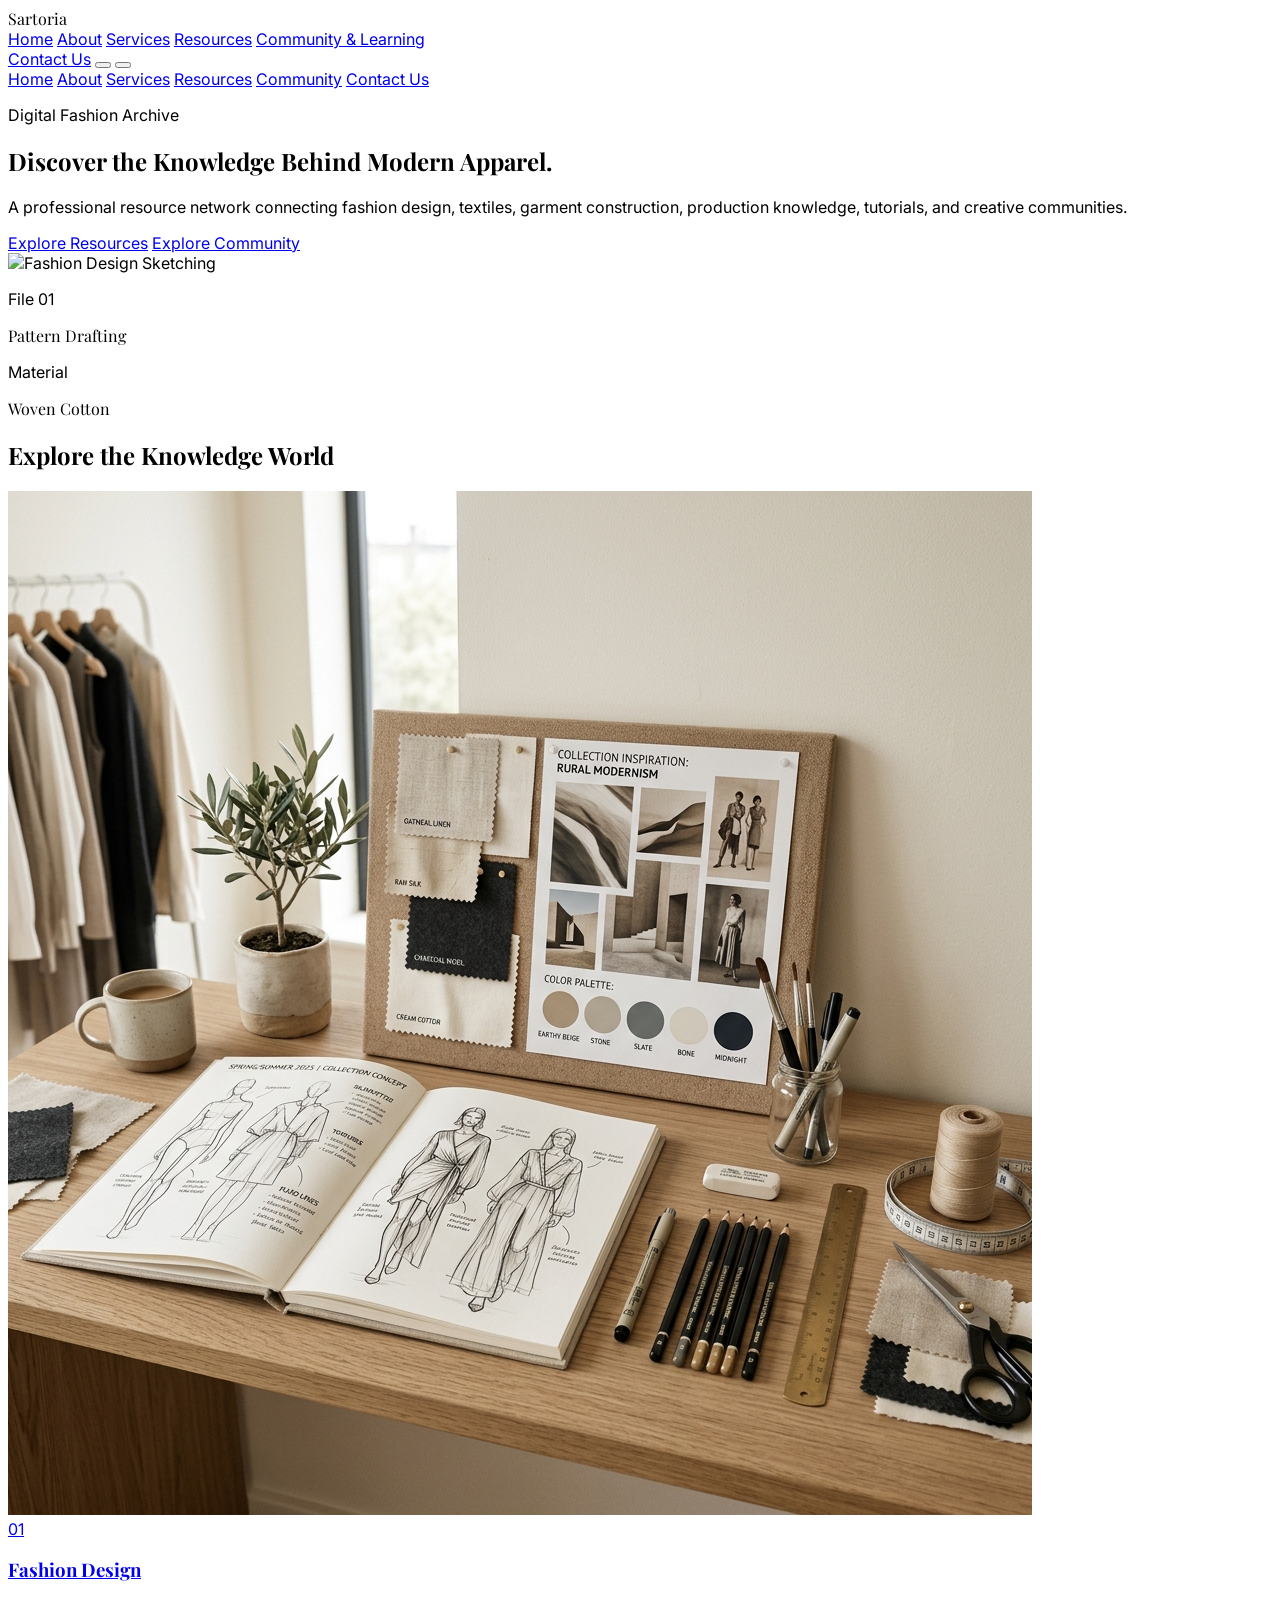
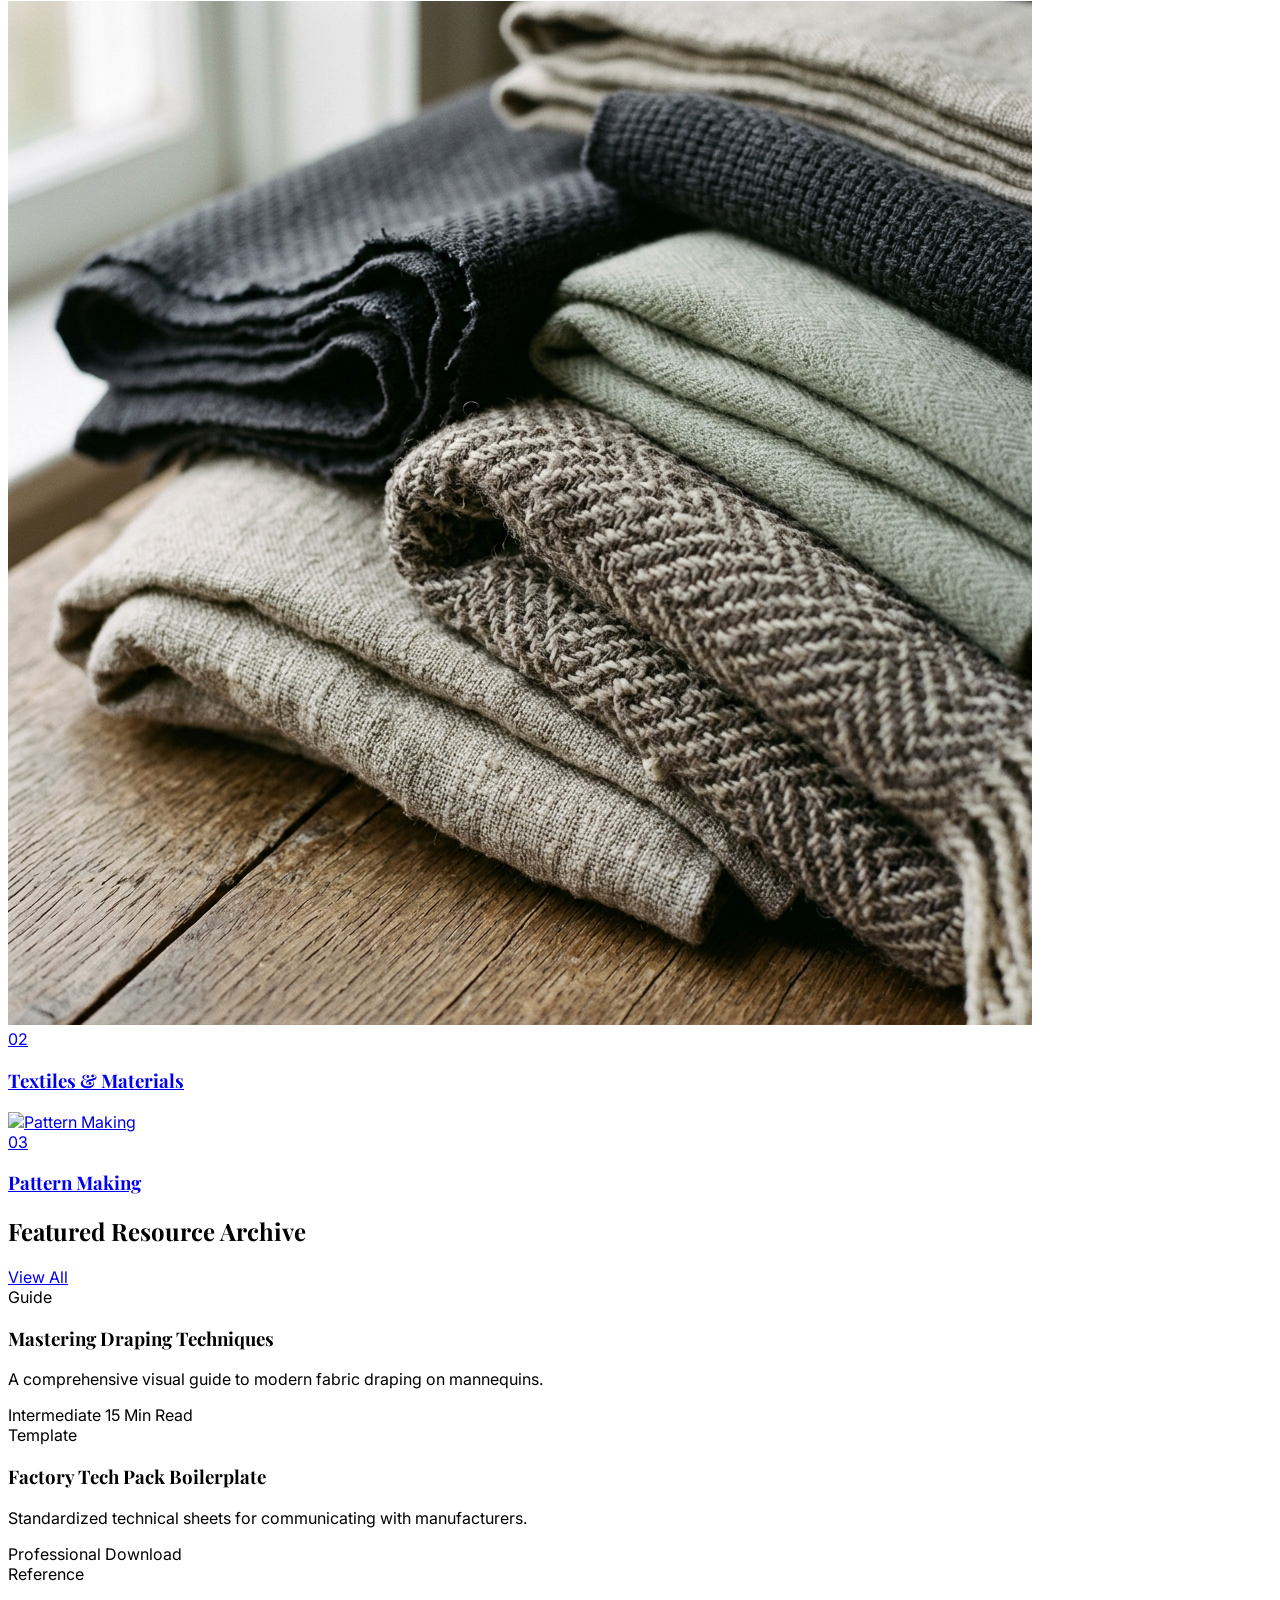
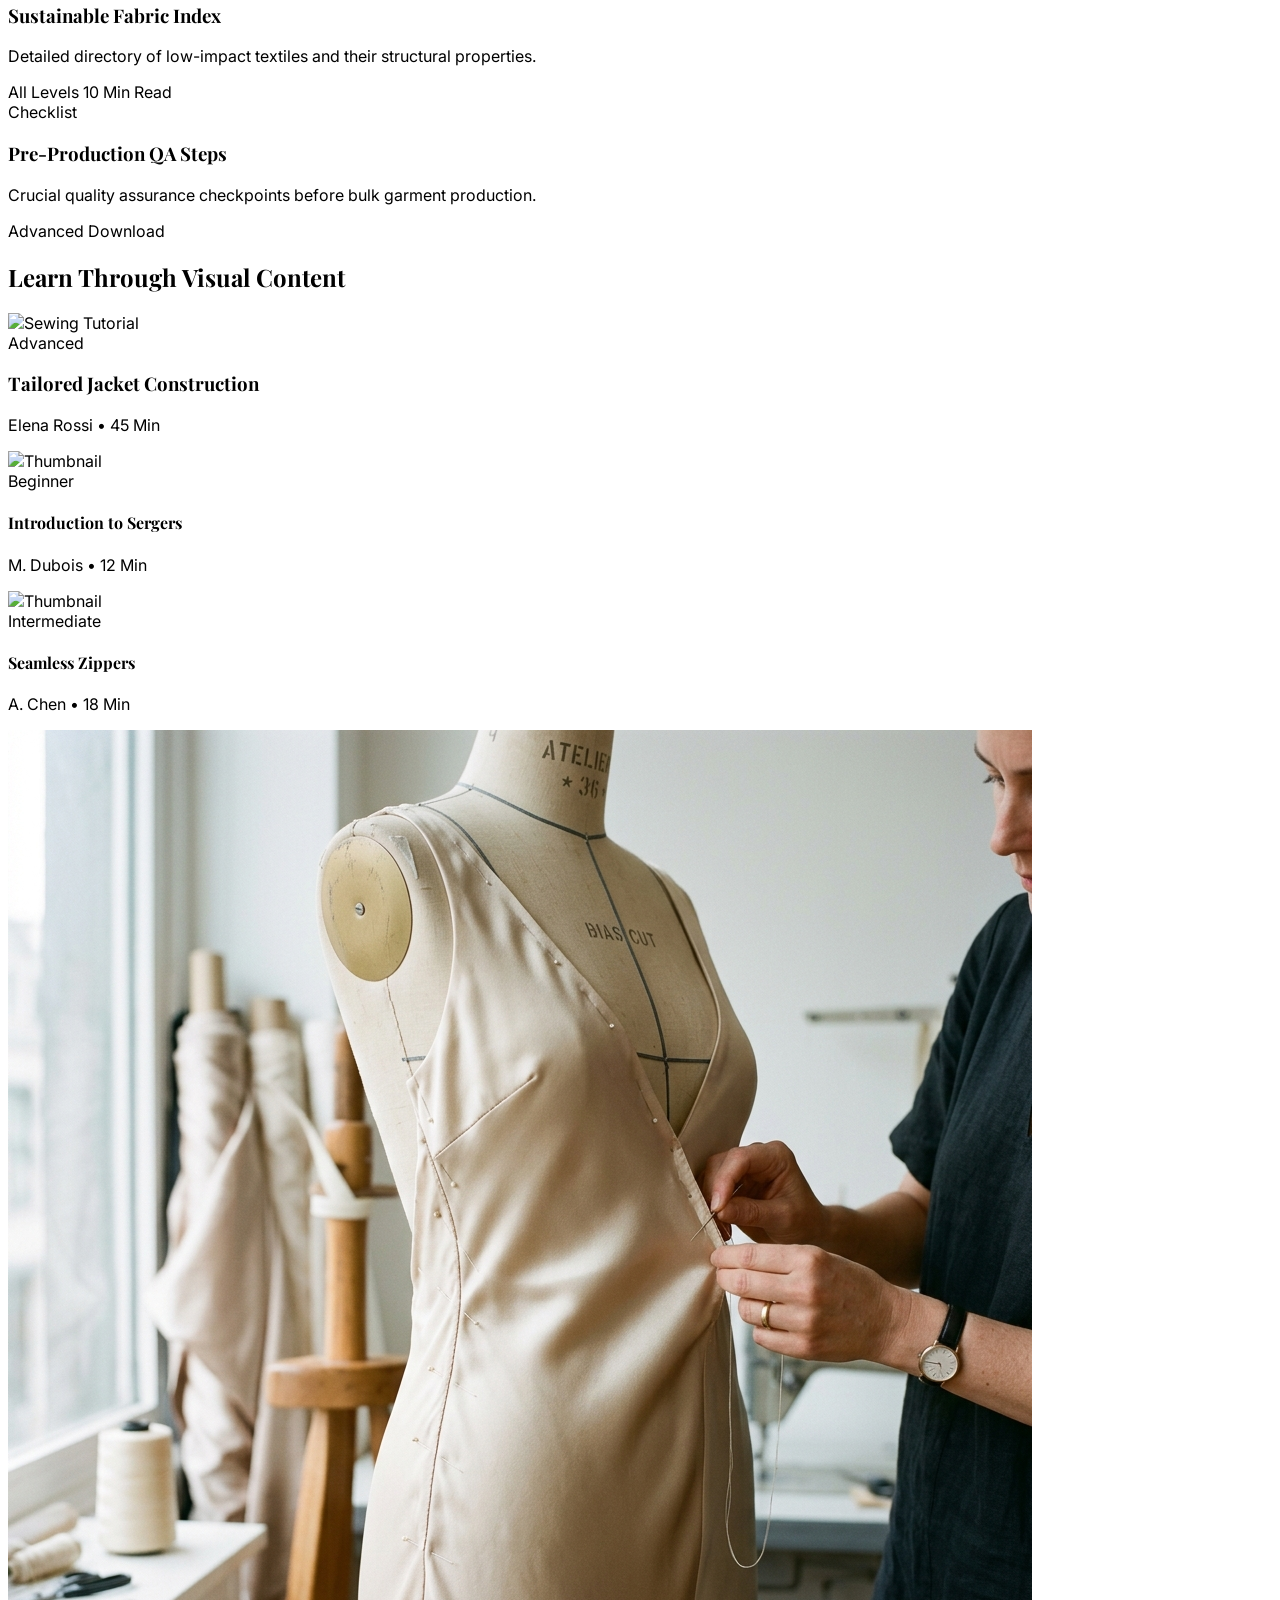
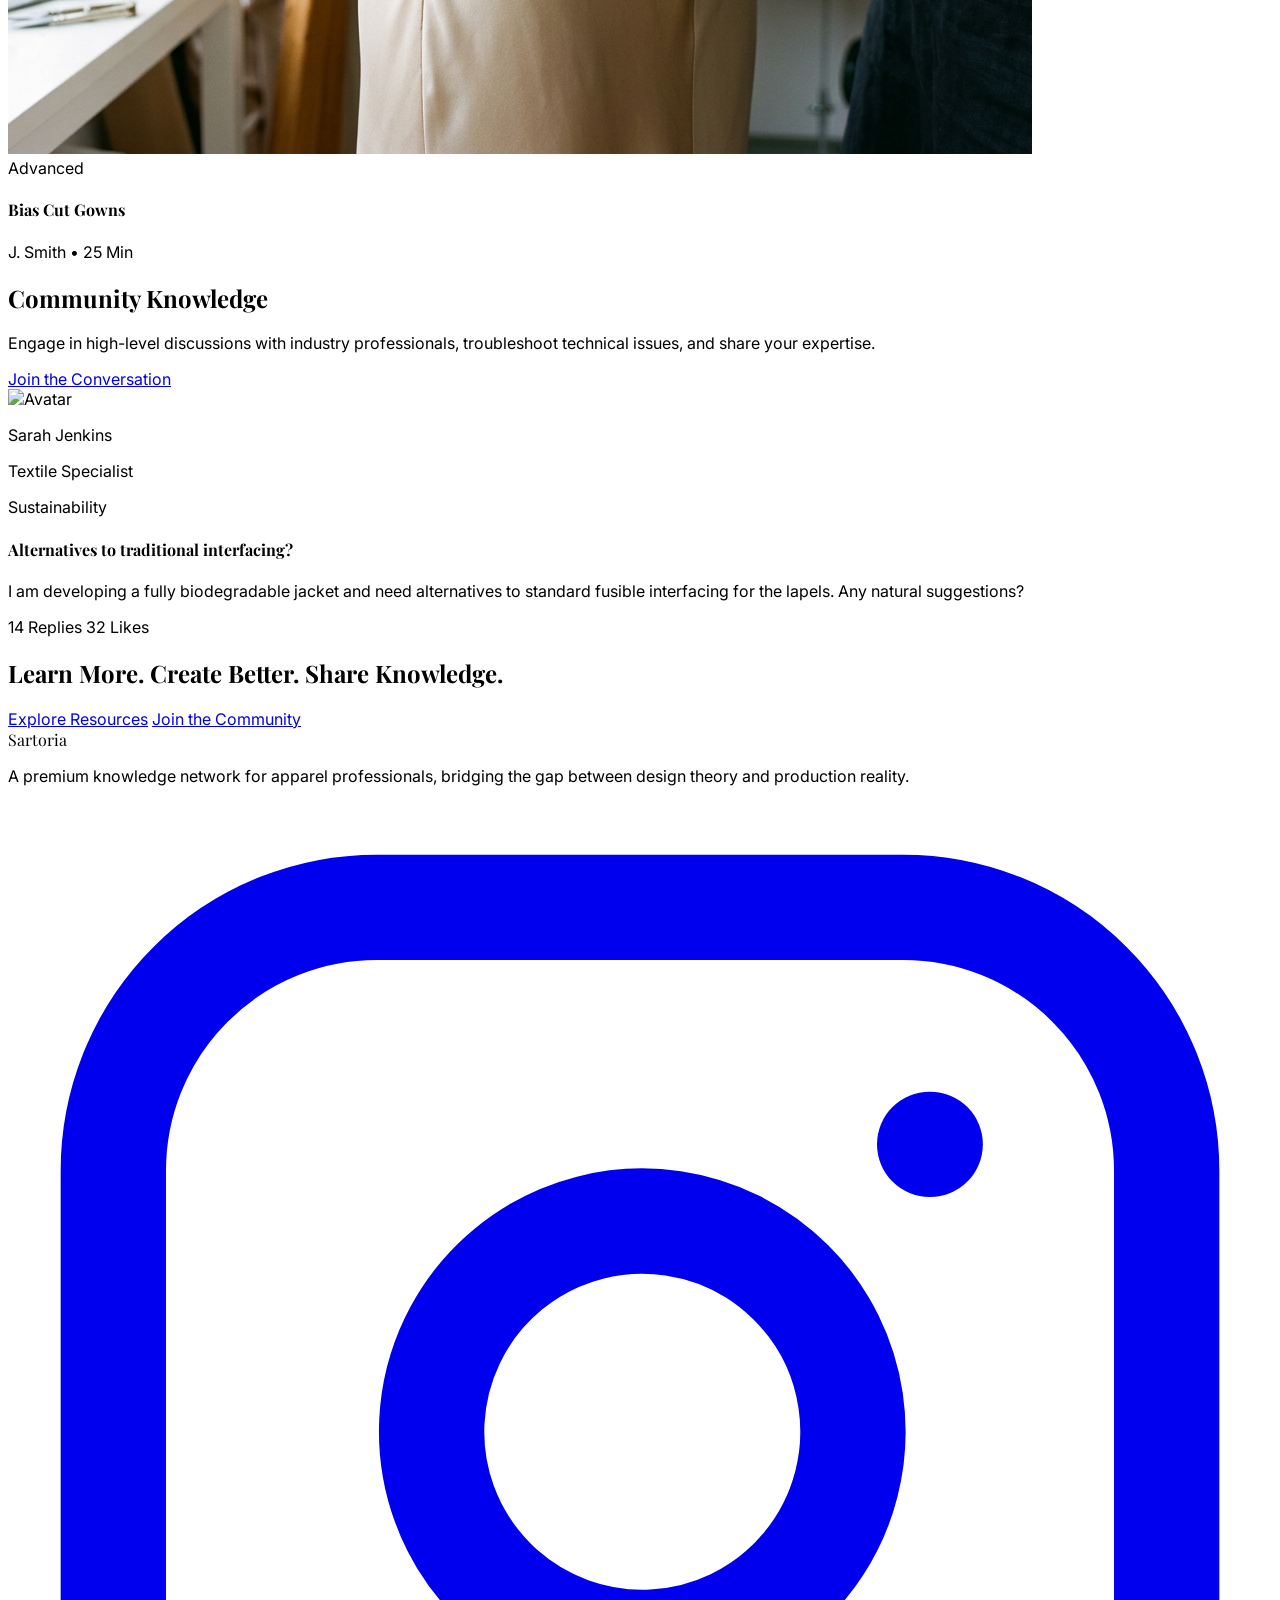
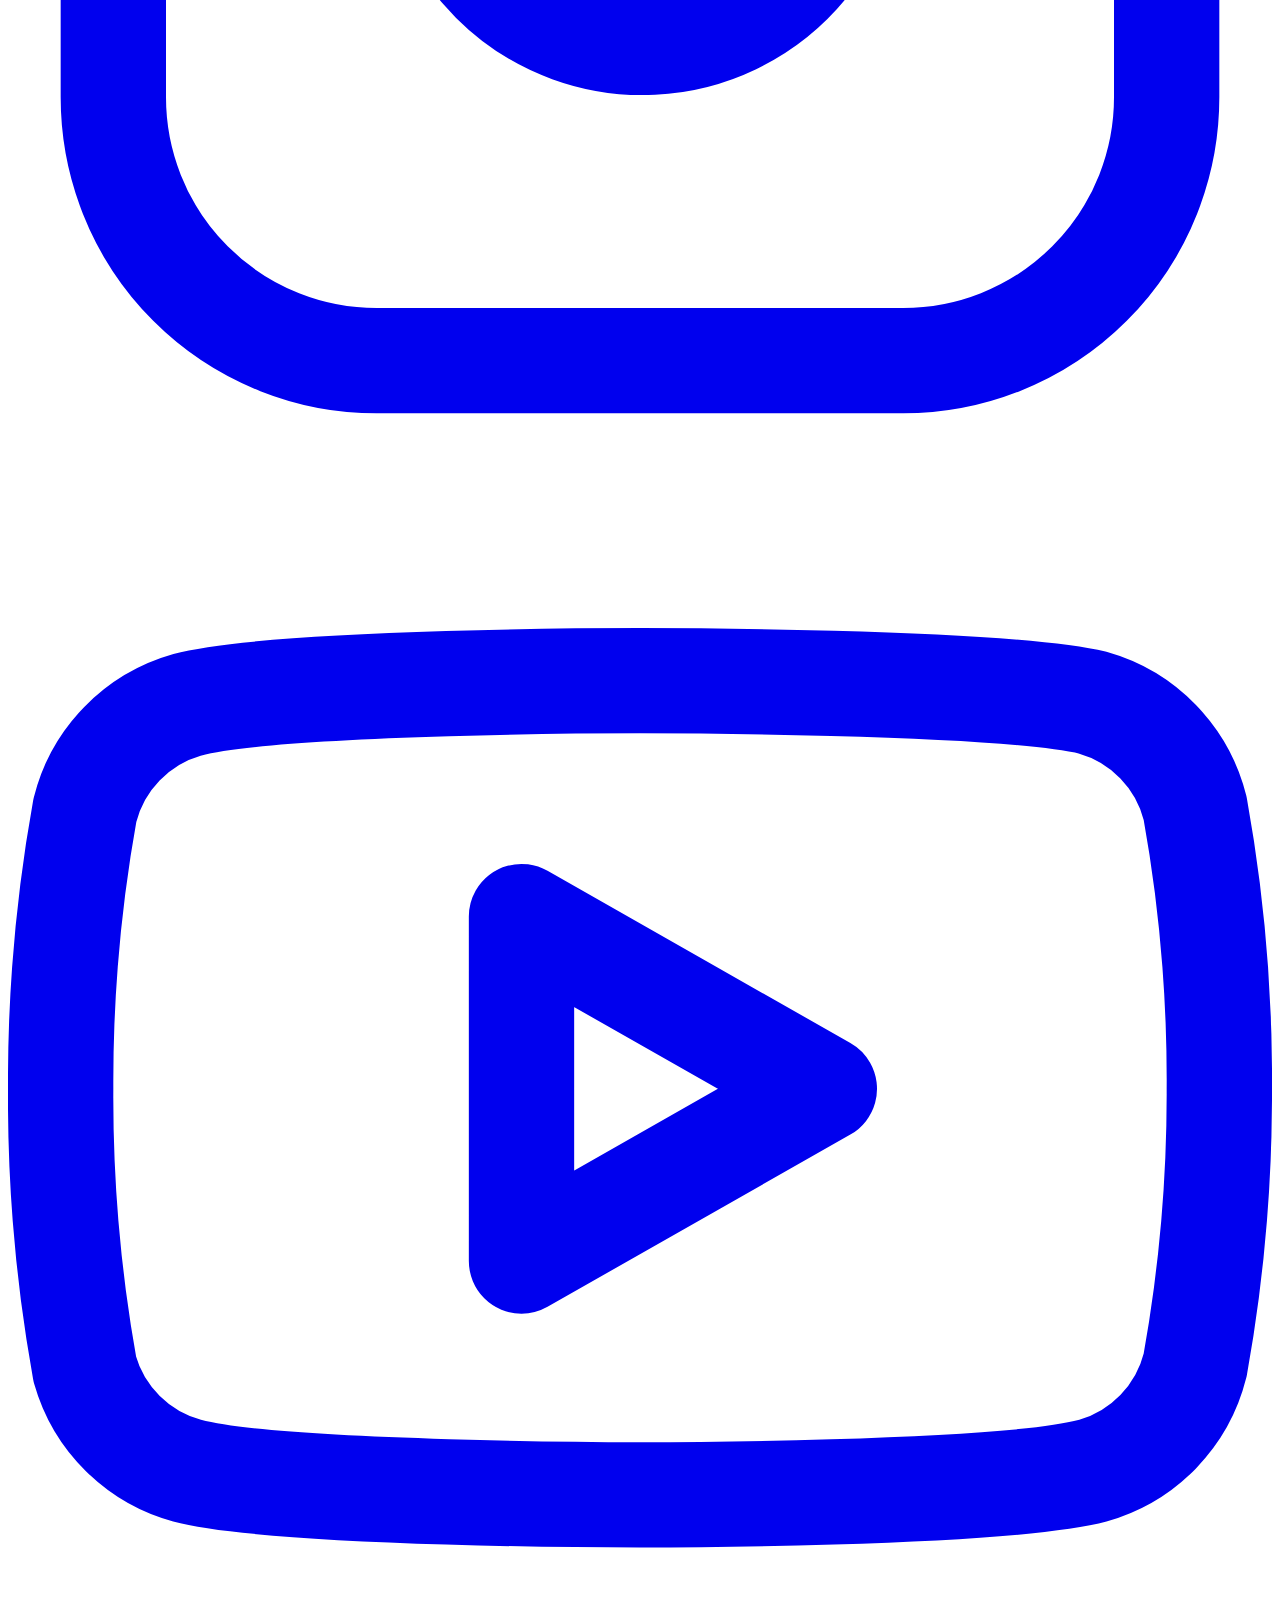
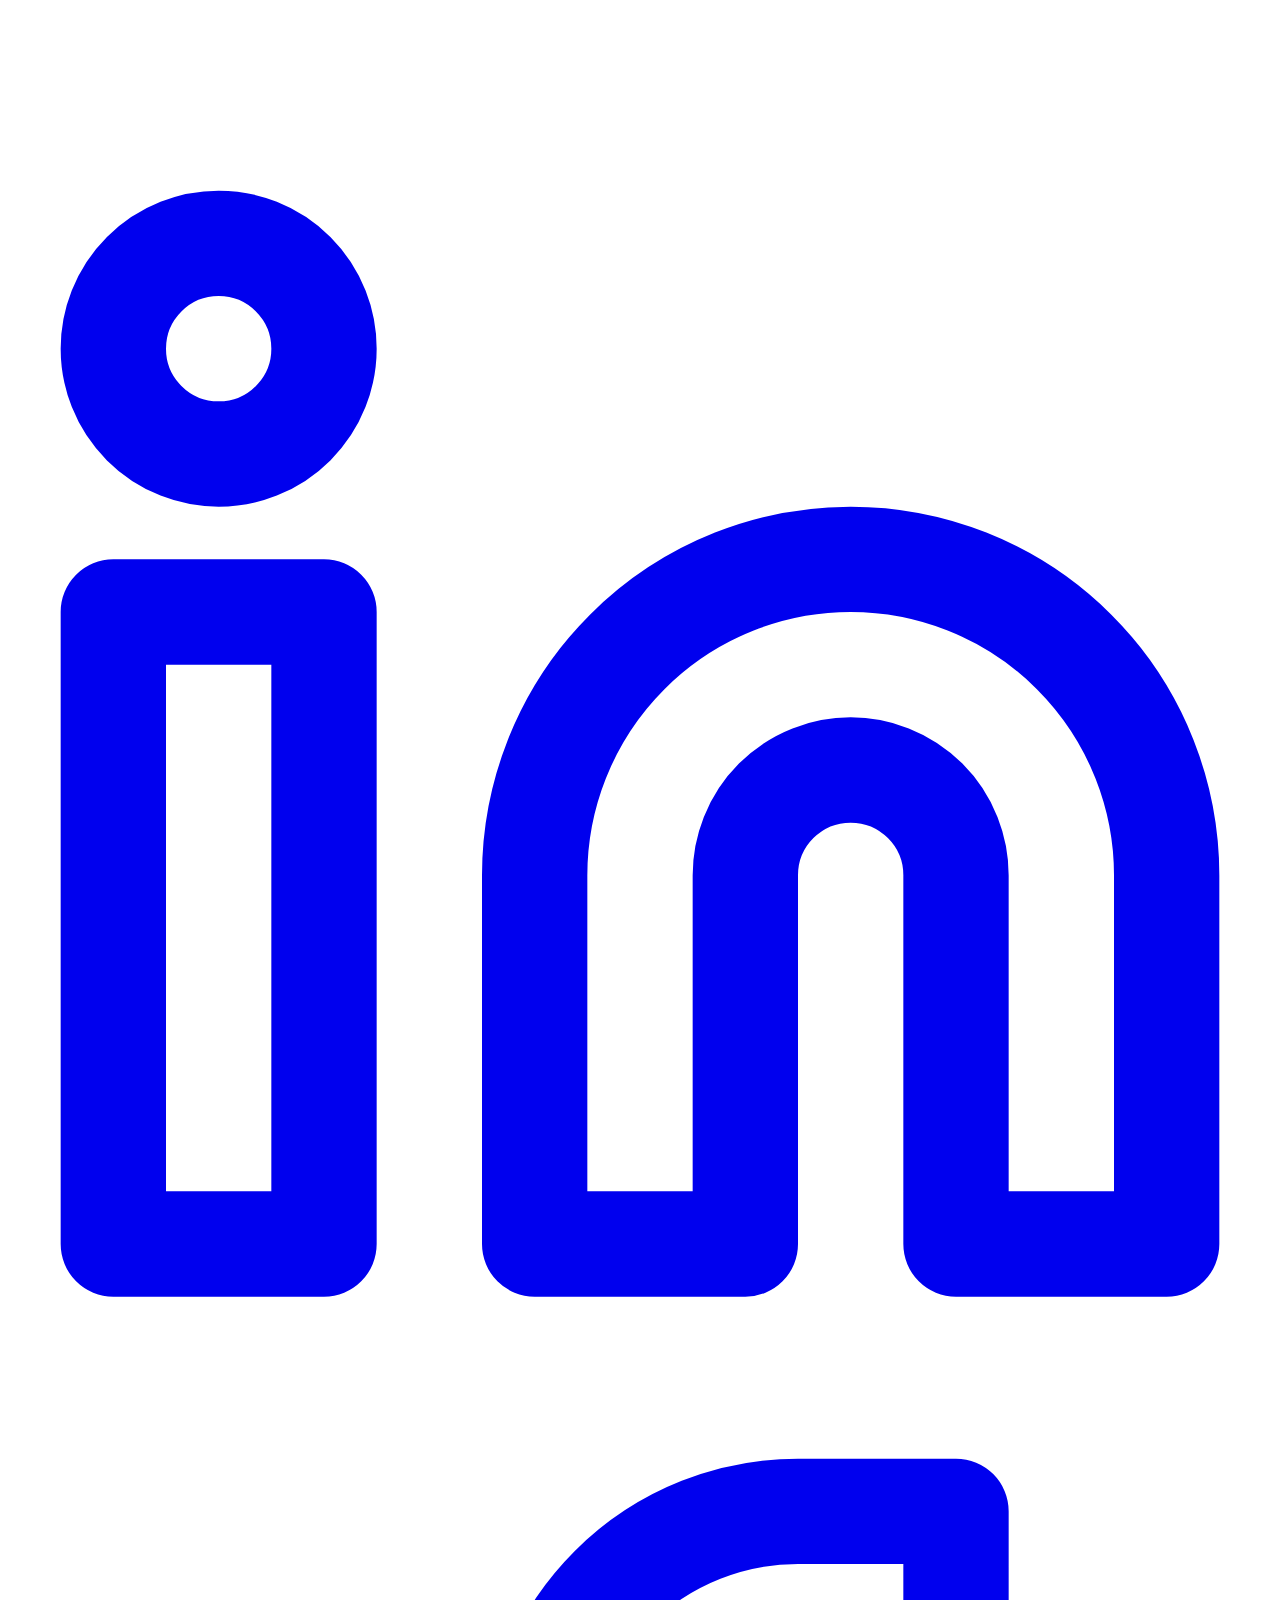
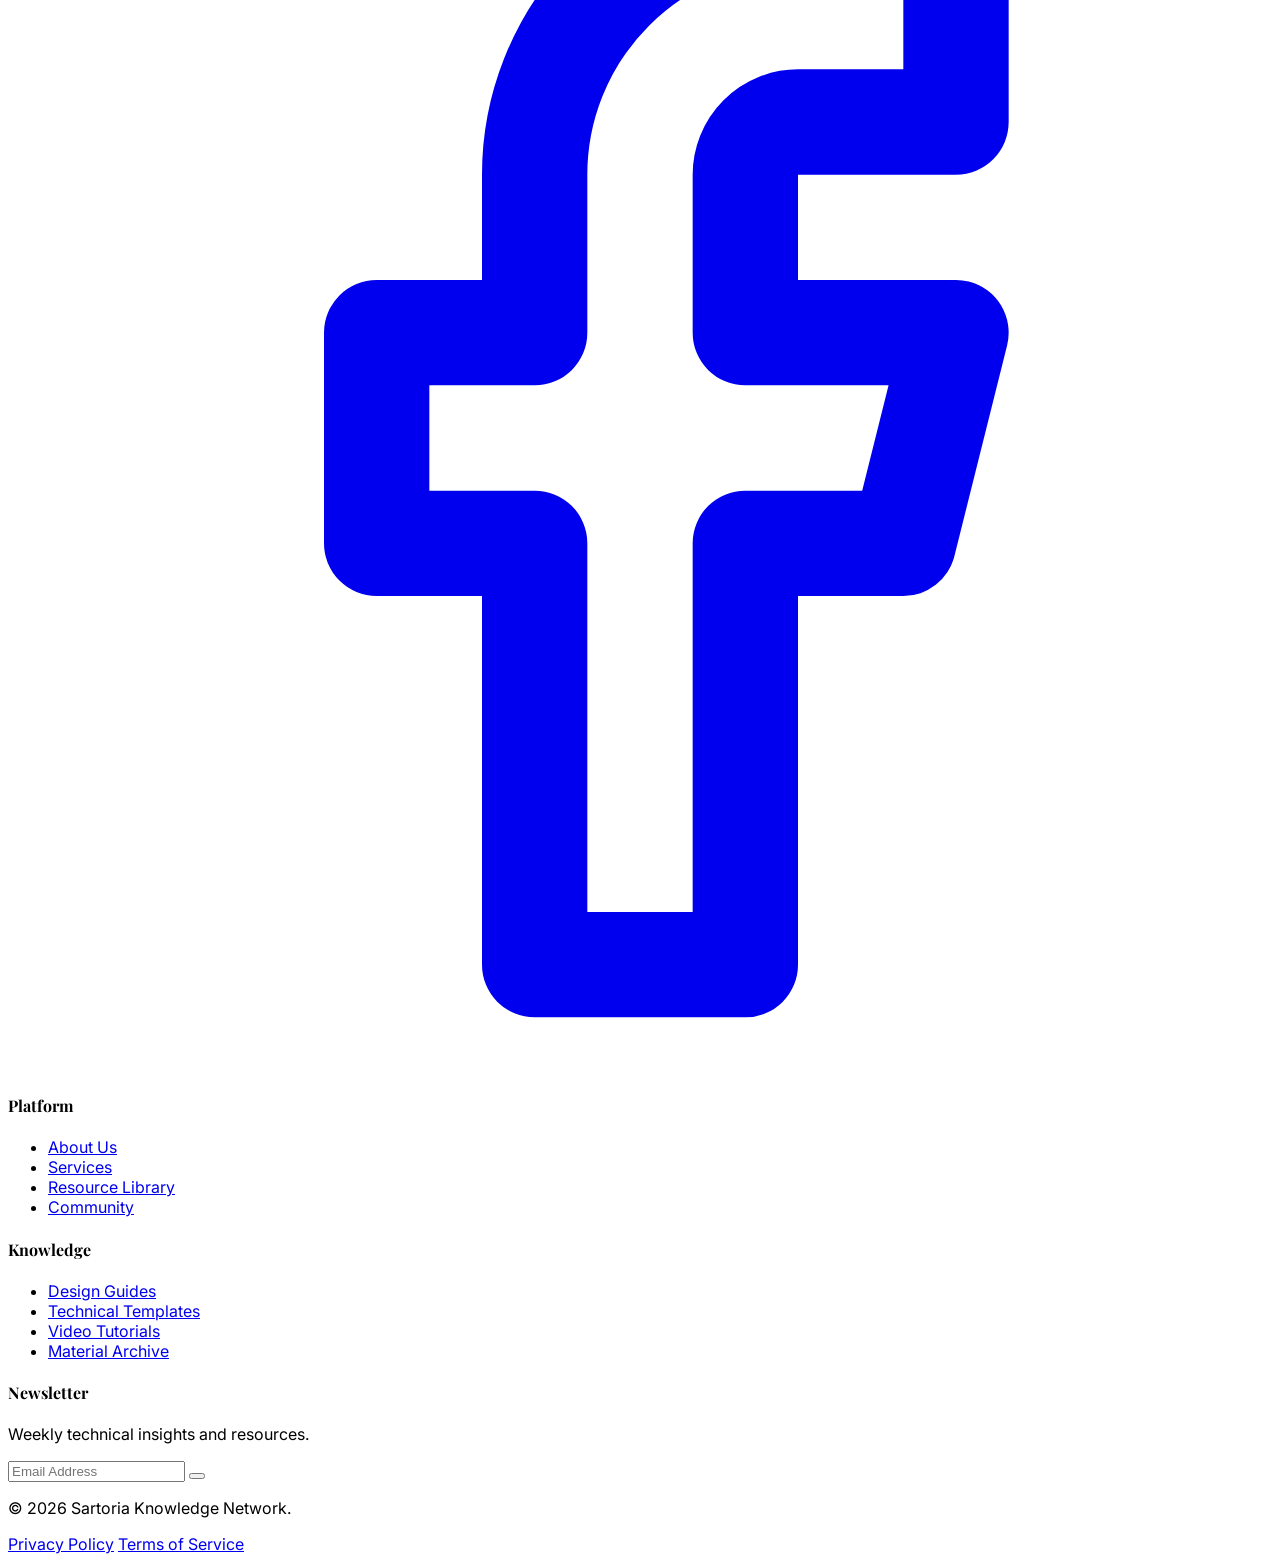
==== index.html @ 8819bc5c "first commit" ====
<!DOCTYPE html>
<html lang="en" dir="ltr" class="light overflow-x-hidden">
<head>
    <meta charset="UTF-8">
    <meta name="viewport" content="width=device-width, initial-scale=1.0">
    <title>Sartoria | Fashion Apparel Resource & Knowledge Network</title>
    <meta name="description" content="A professional digital knowledge platform for fashion designers, apparel professionals, students, and enthusiasts.">
    <script src="https://cdn.tailwindcss.com"></script>
    <link rel="stylesheet" href="https://cdnjs.cloudflare.com/ajax/libs/aos/2.3.4/aos.css" />
    <link rel="stylesheet" href="css/style.css">
    <script src="https://unpkg.com/lucide@latest"></script>
    <script>
        tailwind.config = {
            darkMode: 'class',
            theme: {
                extend: {
                    colors: {
                        charcoal: '#0F172A',
                        terracotta: '#059669',
                        ivory: '#F8FAFC',
                        stone: '#CBD5E1',
                        graphite: '#334155'
                    }
                }
            }
        }
    </script>
    <link rel="icon" href="data:image/svg+xml,<svg xmlns='http://www.w3.org/2000/svg' viewBox='0 0 24 24' fill='none' stroke='%23059669' stroke-width='2' stroke-linecap='round' stroke-linejoin='round'><circle cx='6' cy='6' r='3'></circle><circle cx='6' cy='18' r='3'></circle><line x1='20' y1='4' x2='8.12' y2='15.88'></line><line x1='14.47' y1='14.48' x2='20' y2='20'></line><line x1='8.12' y1='8.12' x2='12' y2='12'></line></svg>">
</head>
<body class="pt-20 bg-ivory dark:bg-charcoal text-charcoal dark:text-ivory antialiased overflow-x-hidden">
    <!-- Header -->
    <header class="fixed top-0 w-full z-50 bg-ivory/80 dark:bg-charcoal/80 backdrop-blur-lg border-b border-stone-300 dark:border-graphite">
        <div class="max-w-7xl mx-auto px-6 h-20 flex items-center justify-between">
            <div class="flex items-center gap-3">
                <i data-lucide="scissors" class="w-6 h-6 text-terracotta"></i>
                <span class="font-serif text-2xl font-bold tracking-tight">Sartoria</span>
            </div>
            
            <nav class="hidden lg:flex items-center gap-8 text-sm font-medium uppercase tracking-widest">
                <a href="index.html" class="nav-link">Home</a>
                <a href="about.html" class="nav-link">About</a>
                <a href="services.html" class="nav-link">Services</a>
                <a href="resources.html" class="nav-link">Resources</a>
                <a href="community.html" class="nav-link">Community & Learning</a>
            </nav>

            <div class="flex items-center gap-2 lg:gap-4">
                <a href="contact.html" class="hidden lg:inline-flex px-5 py-2.5 bg-charcoal text-ivory dark:bg-ivory dark:text-charcoal text-xs tracking-wider uppercase hover:bg-terracotta dark:hover:bg-terracotta transition-colors">Contact Us</a>
                <button id="theme-toggle" class="p-2 hover:text-terracotta transition-colors"><i data-lucide="moon" class="w-5 h-5"></i></button>
                <button id="mobile-menu-btn" class="lg:hidden p-2"><i data-lucide="menu" class="w-6 h-6"></i></button>
            </div>
        </div>
        
        <!-- Mobile Menu -->
        <div id="mobile-menu" class="hidden lg:hidden absolute w-full bg-ivory dark:bg-charcoal border-b border-stone-300 dark:border-graphite px-6 py-4">
            <nav class="flex flex-col gap-4 text-sm font-medium uppercase tracking-widest">
                <a href="index.html" class="hover:text-terracotta">Home</a>
                <a href="about.html" class="hover:text-terracotta">About</a>
                <a href="services.html" class="hover:text-terracotta">Services</a>
                <a href="resources.html" class="hover:text-terracotta">Resources</a>
                <a href="community.html" class="hover:text-terracotta">Community</a>
                <a href="contact.html" class="mt-2 px-5 py-2.5 bg-terracotta text-white text-center text-sm font-medium uppercase tracking-widest">Contact Us</a>
            </nav>
        </div>
    </header>

    <main>
        <!-- Section 1: Hero -->
        <section class="relative min-h-[90vh] flex items-center pt-10 pb-20 overflow-hidden">
            <div class="max-w-7xl mx-auto px-6 grid grid-cols-1 lg:grid-cols-2 gap-16 items-center">
                <div class="z-10" data-aos="fade-right">
                    <p class="text-terracotta font-medium tracking-widest uppercase mb-4 text-sm">Digital Fashion Archive</p>
                    <h1 class="text-4xl md:text-6xl font-serif leading-tight mb-6">Discover the Knowledge Behind Modern Apparel.</h1>
                    <p class="text-lg md:text-xl mb-10 text-gray-600 dark:text-gray-300 max-w-lg">A professional resource network connecting fashion design, textiles, garment construction, production knowledge, tutorials, and creative communities.</p>
                    <div class="flex flex-wrap gap-4">
                        <a href="resources.html" class="px-8 py-4 bg-terracotta text-white hover:bg-charcoal dark:hover:bg-ivory dark:hover:text-charcoal transition-colors uppercase tracking-wider text-sm font-medium">Explore Resources</a>
                        <a href="community.html" class="px-8 py-4 border border-charcoal dark:border-ivory hover:bg-charcoal hover:text-ivory dark:hover:bg-ivory dark:hover:text-charcoal transition-colors uppercase tracking-wider text-sm font-medium">Explore Community</a>
                    </div>
                </div>
                <div class="relative h-[600px] w-full" data-aos="fade-left" data-aos-delay="200">
                    <div class="absolute inset-0 bg-stone-200 dark:bg-graphite transform translate-x-4 translate-y-4"></div>
                    <img src="https://images.unsplash.com/photo-1539109136881-3be0616acf4b?auto=format&fit=crop&q=80&w=1000" alt="Fashion Design Sketching" class="absolute inset-0 w-full h-full object-cover shadow-2xl">
                    <div class="absolute -left-8 top-20 bg-ivory dark:bg-charcoal p-4 shadow-lg border border-stone-200 dark:border-graphite animate-bounce hidden md:block">
                        <p class="text-xs font-bold uppercase tracking-widest text-terracotta">File 01</p>
                        <p class="font-serif text-sm mt-1">Pattern Drafting</p>
                    </div>
                    <div class="absolute -right-8 bottom-32 bg-ivory dark:bg-charcoal p-4 shadow-lg border border-stone-200 dark:border-graphite hidden md:block">
                        <p class="text-xs font-bold uppercase tracking-widest text-terracotta">Material</p>
                        <p class="font-serif text-sm mt-1">Woven Cotton</p>
                    </div>
                </div>
            </div>
        </section>

        <!-- Section 2: Explore -->
        <section class="py-24 bg-stone-100 dark:bg-graphite/20">
            <div class="max-w-7xl mx-auto px-6">
                <h2 class="text-3xl md:text-3xl font-serif mb-16 text-center" data-aos="fade-up">Explore the Knowledge World</h2>
                <div class="grid grid-cols-1 md:grid-cols-2 lg:grid-cols-3 gap-8">
                    <a href="resources.html" class="group relative h-96 hover-image-zoom block" data-aos="fade-up" data-aos-delay="100">
                        <img src="images/fashion_design.jpg" alt="Fashion Design" class="w-full h-full object-cover">
                        <div class="absolute inset-0 bg-black/40 group-hover:bg-black/20 transition-colors"></div>
                        <div class="absolute bottom-6 left-6 text-white">
                            <span class="text-xs font-bold tracking-widest uppercase mb-2 block">01</span>
                            <h3 class="text-2xl font-serif">Fashion Design</h3>
                        </div>
                    </a>
                    <a href="resources.html" class="group relative h-96 hover-image-zoom block" data-aos="fade-up" data-aos-delay="200">
                        <img src="images/textiles.jpg" alt="Textiles" class="w-full h-full object-cover">
                        <div class="absolute inset-0 bg-black/40 group-hover:bg-black/20 transition-colors"></div>
                        <div class="absolute bottom-6 left-6 text-white">
                            <span class="text-xs font-bold tracking-widest uppercase mb-2 block">02</span>
                            <h3 class="text-2xl font-serif">Textiles & Materials</h3>
                        </div>
                    </a>
                    <a href="resources.html" class="group relative h-96 hover-image-zoom block md:col-span-2 lg:col-span-1 md:w-1/2 lg:w-full md:mx-auto lg:mx-0" data-aos="fade-up" data-aos-delay="300">
                        <img src="https://images.unsplash.com/photo-1552374196-1ab2a1c593e8?auto=format&fit=crop&q=80&w=800" alt="Pattern Making" class="w-full h-full object-cover">
                        <div class="absolute inset-0 bg-black/40 group-hover:bg-black/20 transition-colors"></div>
                        <div class="absolute bottom-6 left-6 text-white">
                            <span class="text-xs font-bold tracking-widest uppercase mb-2 block">03</span>
                            <h3 class="text-2xl font-serif">Pattern Making</h3>
                        </div>
                    </a>
                </div>
            </div>
        </section>

        <!-- Section 3: Archive -->
        <section class="py-24 border-y border-stone-200 dark:border-graphite">
            <div class="max-w-7xl mx-auto px-6">
                <div class="flex justify-between items-end mb-16" data-aos="fade-up">
                    <h2 class="text-3xl md:text-3xl font-serif">Featured Resource Archive</h2>
                    <a href="resources.html" class="text-terracotta uppercase tracking-widest text-sm font-bold nav-link">View All</a>
                </div>
                <div class="grid grid-cols-1 md:grid-cols-2 lg:grid-cols-4 gap-6">
                    <!-- Resource 1 -->
                    <div class="border border-stone-200 dark:border-graphite p-6 hover:border-terracotta transition-colors group flex flex-col h-full" data-aos="fade-up" data-aos-delay="100">
                        <div class="flex justify-between items-start mb-4">
                            <span class="text-xs uppercase tracking-wider text-stone-500 dark:text-gray-400">Guide</span>
                            <i data-lucide="bookmark" class="w-4 h-4 text-stone-400 group-hover:text-terracotta"></i>
                        </div>
                        <h3 class="font-serif text-xl mb-3">Mastering Draping Techniques</h3>
                        <p class="text-sm text-gray-600 dark:text-gray-400 mb-6">A comprehensive visual guide to modern fabric draping on mannequins.</p>
                        <div class="mt-auto flex justify-between text-xs font-medium uppercase tracking-wider border-t border-stone-100 dark:border-graphite pt-4">
                            <span>Intermediate</span>
                            <span>15 Min Read</span>
                        </div>
                    </div>
                    <!-- Resource 2 -->
                    <div class="border border-stone-200 dark:border-graphite p-6 hover:border-terracotta transition-colors group flex flex-col h-full" data-aos="fade-up" data-aos-delay="200">
                        <div class="flex justify-between items-start mb-4">
                            <span class="text-xs uppercase tracking-wider text-stone-500 dark:text-gray-400">Template</span>
                            <i data-lucide="bookmark" class="w-4 h-4 text-stone-400 group-hover:text-terracotta"></i>
                        </div>
                        <h3 class="font-serif text-xl mb-3">Factory Tech Pack Boilerplate</h3>
                        <p class="text-sm text-gray-600 dark:text-gray-400 mb-6">Standardized technical sheets for communicating with manufacturers.</p>
                        <div class="mt-auto flex justify-between text-xs font-medium uppercase tracking-wider border-t border-stone-100 dark:border-graphite pt-4">
                            <span>Professional</span>
                            <span>Download</span>
                        </div>
                    </div>
                    <!-- Resource 3 -->
                    <div class="border border-stone-200 dark:border-graphite p-6 hover:border-terracotta transition-colors group flex flex-col h-full" data-aos="fade-up" data-aos-delay="300">
                        <div class="flex justify-between items-start mb-4">
                            <span class="text-xs uppercase tracking-wider text-stone-500 dark:text-gray-400">Reference</span>
                            <i data-lucide="bookmark" class="w-4 h-4 text-stone-400 group-hover:text-terracotta"></i>
                        </div>
                        <h3 class="font-serif text-xl mb-3">Sustainable Fabric Index</h3>
                        <p class="text-sm text-gray-600 dark:text-gray-400 mb-6">Detailed directory of low-impact textiles and their structural properties.</p>
                        <div class="mt-auto flex justify-between text-xs font-medium uppercase tracking-wider border-t border-stone-100 dark:border-graphite pt-4">
                            <span>All Levels</span>
                            <span>10 Min Read</span>
                        </div>
                    </div>
                    <!-- Resource 4 -->
                    <div class="border border-stone-200 dark:border-graphite p-6 hover:border-terracotta transition-colors group flex flex-col h-full" data-aos="fade-up" data-aos-delay="400">
                        <div class="flex justify-between items-start mb-4">
                            <span class="text-xs uppercase tracking-wider text-stone-500 dark:text-gray-400">Checklist</span>
                            <i data-lucide="bookmark" class="w-4 h-4 text-stone-400 group-hover:text-terracotta"></i>
                        </div>
                        <h3 class="font-serif text-xl mb-3">Pre-Production QA Steps</h3>
                        <p class="text-sm text-gray-600 dark:text-gray-400 mb-6">Crucial quality assurance checkpoints before bulk garment production.</p>
                        <div class="mt-auto flex justify-between text-xs font-medium uppercase tracking-wider border-t border-stone-100 dark:border-graphite pt-4">
                            <span>Advanced</span>
                            <span>Download</span>
                        </div>
                    </div>
                </div>
            </div>
        </section>

        <!-- Section 4: Learning -->
        <section class="py-24">
            <div class="max-w-7xl mx-auto px-6">
                <h2 class="text-3xl md:text-3xl font-serif mb-16 text-center" data-aos="fade-up">Learn Through Visual Content</h2>
                <div class="grid grid-cols-1 lg:grid-cols-3 gap-8">
                    <!-- Main Video -->
                    <div class="lg:col-span-2 relative group cursor-pointer hover-image-zoom h-full" data-aos="fade-right">
                        <img src="https://images.unsplash.com/photo-1558769132-cb1aea458c5e?auto=format&fit=crop&q=80&w=1200" alt="Sewing Tutorial" class="w-full h-full object-cover">
                        <div class="absolute inset-0 bg-black/30 group-hover:bg-black/50 transition-colors flex items-center justify-center">
                            <div class="w-20 h-20 bg-terracotta rounded-full flex items-center justify-center transform group-hover:scale-110 transition-transform">
                                <i data-lucide="play" class="w-8 h-8 text-white ml-1"></i>
                            </div>
                        </div>
                        <div class="absolute bottom-6 left-6 text-white bg-charcoal/80 backdrop-blur px-6 py-4">
                            <span class="text-xs uppercase tracking-widest text-terracotta font-bold mb-1 block">Advanced</span>
                            <h3 class="text-2xl font-serif mb-2">Tailored Jacket Construction</h3>
                            <p class="text-sm text-gray-300">Elena Rossi • 45 Min</p>
                        </div>
                    </div>
                    <!-- Sidebar Videos -->
                    <div class="flex flex-col justify-between h-full" data-aos="fade-left">
                        <div class="flex gap-4 group cursor-pointer">
                            <div class="relative w-1/3 h-28 hover-image-zoom">
                                <img src="https://images.unsplash.com/photo-1579783902614-a3fb3927b6a5?auto=format&fit=crop&q=80&w=400" alt="Thumbnail" class="w-full h-full object-cover">
                                <div class="absolute inset-0 bg-black/20 flex items-center justify-center"><i data-lucide="play" class="text-white w-6 h-6"></i></div>
                            </div>
                            <div class="w-2/3">
                                <span class="text-xs uppercase tracking-widest text-terracotta">Beginner</span>
                                <h4 class="font-serif text-lg leading-snug mt-1 mb-2">Introduction to Sergers</h4>
                                <p class="text-xs text-gray-500">M. Dubois • 12 Min</p>
                            </div>
                        </div>
                        <div class="flex gap-4 group cursor-pointer">
                            <div class="relative w-1/3 h-28 hover-image-zoom">
                                <img src="https://images.unsplash.com/photo-1581044777550-4cfa60707c03?auto=format&fit=crop&q=80&w=400" alt="Thumbnail" class="w-full h-full object-cover">
                                <div class="absolute inset-0 bg-black/20 flex items-center justify-center"><i data-lucide="play" class="text-white w-6 h-6"></i></div>
                            </div>
                            <div class="w-2/3">
                                <span class="text-xs uppercase tracking-widest text-terracotta">Intermediate</span>
                                <h4 class="font-serif text-lg leading-snug mt-1 mb-2">Seamless Zippers</h4>
                                <p class="text-xs text-gray-500">A. Chen • 18 Min</p>
                            </div>
                        </div>
                        <div class="flex gap-4 group cursor-pointer">
                            <div class="relative w-1/3 h-28 hover-image-zoom">
                                <img src="images/bias_cut_gown.jpg" alt="Thumbnail" class="w-full h-full object-cover">
                                <div class="absolute inset-0 bg-black/20 flex items-center justify-center"><i data-lucide="play" class="text-white w-6 h-6"></i></div>
                            </div>
                            <div class="w-2/3">
                                <span class="text-xs uppercase tracking-widest text-terracotta">Advanced</span>
                                <h4 class="font-serif text-lg leading-snug mt-1 mb-2">Bias Cut Gowns</h4>
                                <p class="text-xs text-gray-500">J. Smith • 25 Min</p>
                            </div>
                        </div>
                    </div>
                </div>
            </div>
        </section>

        <!-- Section 5: Community -->
        <section class="py-24 bg-stone-100 dark:bg-graphite/20">
            <div class="max-w-7xl mx-auto px-6">
                <div class="grid grid-cols-1 lg:grid-cols-2 gap-16 items-center">
                    <div data-aos="fade-right">
                        <h2 class="text-3xl md:text-3xl font-serif mb-6">Community Knowledge</h2>
                        <p class="text-lg text-gray-600 dark:text-gray-300 mb-10">Engage in high-level discussions with industry professionals, troubleshoot technical issues, and share your expertise.</p>
                        <a href="community.html" class="uppercase tracking-widest text-sm font-bold text-terracotta nav-link">Join the Conversation</a>
                    </div>
                    <div class="space-y-6" data-aos="fade-left">
                        <div class="bg-ivory dark:bg-charcoal p-6 border-l-4 border-terracotta shadow-sm">
                            <div class="flex justify-between items-start mb-4">
                                <div class="flex items-center gap-3">
                                    <div class="w-10 h-10 bg-stone-200 dark:bg-graphite rounded-full overflow-hidden">
                                        <img src="https://images.unsplash.com/photo-1598532163257-ae3c6b2524b6?auto=format&fit=crop&q=80&w=100" alt="Avatar" class="w-full h-full object-cover">
                                    </div>
                                    <div>
                                        <p class="font-medium text-sm">Sarah Jenkins</p>
                                        <p class="text-xs text-stone-500 uppercase">Textile Specialist</p>
                                    </div>
                                </div>
                                <span class="text-xs bg-stone-100 dark:bg-graphite px-2 py-1 rounded">Sustainability</span>
                            </div>
                            <h4 class="font-serif text-xl mb-2">Alternatives to traditional interfacing?</h4>
                            <p class="text-sm text-gray-600 dark:text-gray-300 mb-4 line-clamp-2">I am developing a fully biodegradable jacket and need alternatives to standard fusible interfacing for the lapels. Any natural suggestions?</p>
                            <div class="flex gap-4 text-xs font-medium uppercase text-stone-500">
                                <span class="flex items-center gap-1"><i data-lucide="message-square" class="w-4 h-4"></i> 14 Replies</span>
                                <span class="flex items-center gap-1"><i data-lucide="heart" class="w-4 h-4"></i> 32 Likes</span>
                            </div>
                        </div>
                    </div>
                </div>
            </div>
        </section>

        <!-- Section 6: Final CTA -->
        <section class="relative py-32 overflow-hidden text-center">
            <div class="absolute inset-0 bg-charcoal/80 dark:bg-charcoal/90 z-10"></div>
            <div class="relative z-20 max-w-3xl mx-auto px-6" data-aos="zoom-in">
                <h2 class="text-3xl md:text-3xl font-serif text-ivory mb-8">Learn More. Create Better. Share Knowledge.</h2>
                <div class="flex justify-center flex-wrap gap-4">
                    <a href="resources.html" class="px-8 py-4 bg-terracotta text-white hover:bg-ivory hover:text-charcoal transition-colors uppercase tracking-wider text-sm font-medium">Explore Resources</a>
                    <a href="community.html" class="px-8 py-4 border border-ivory text-ivory hover:bg-ivory hover:text-charcoal transition-colors uppercase tracking-wider text-sm font-medium">Join the Community</a>
                </div>
            </div>
        </section>
    </main>

    <!-- Footer -->
    <footer class="bg-charcoal text-ivory pt-20 pb-10 border-t border-graphite">
        <div class="max-w-7xl mx-auto px-6 grid grid-cols-1 md:grid-cols-2 lg:grid-cols-4 gap-12 mb-16">
            <div>
                <div class="flex items-center gap-3 mb-6">
                    <i data-lucide="scissors" class="w-6 h-6 text-terracotta"></i>
                    <span class="font-serif text-2xl font-bold tracking-tight">Sartoria</span>
                </div>
                <p class="text-sm text-gray-400 leading-relaxed mb-6">A premium knowledge network for apparel professionals, bridging the gap between design theory and production reality.</p>
                                                <div class="flex gap-4">
                    <a href="#" class="w-10 h-10 rounded-full border border-graphite flex items-center justify-center text-gray-400 hover:text-terracotta hover:border-terracotta transition-all duration-300">
                        <svg class="w-4 h-4" xmlns="http://www.w3.org/2000/svg" viewBox="0 0 24 24" fill="none" stroke="currentColor" stroke-width="2" stroke-linecap="round" stroke-linejoin="round"><rect x="2" y="2" width="20" height="20" rx="5" ry="5"></rect><path d="M16 11.37A4 4 0 1 1 12.63 8 4 4 0 0 1 16 11.37z"></path><line x1="17.5" y1="6.5" x2="17.51" y2="6.5"></line></svg>
                    </a>
                    <a href="#" class="w-10 h-10 rounded-full border border-graphite flex items-center justify-center text-gray-400 hover:text-terracotta hover:border-terracotta transition-all duration-300">
                        <svg class="w-4 h-4" xmlns="http://www.w3.org/2000/svg" viewBox="0 0 24 24" fill="none" stroke="currentColor" stroke-width="2" stroke-linecap="round" stroke-linejoin="round"><path d="M22.54 6.42a2.78 2.78 0 0 0-1.94-2C18.88 4 12 4 12 4s-6.88 0-8.6.46a2.78 2.78 0 0 0-1.94 2A29 29 0 0 0 1 11.75a29 29 0 0 0 .46 5.33A2.78 2.78 0 0 0 3.4 19c1.72.46 8.6.46 8.6.46s6.88 0 8.6-.46a2.78 2.78 0 0 0 1.94-2 29 29 0 0 0 .46-5.25 29 29 0 0 0-.46-5.33z"></path><polygon points="9.75 15.02 15.5 11.75 9.75 8.48 9.75 15.02"></polygon></svg>
                    </a>
                    <a href="#" class="w-10 h-10 rounded-full border border-graphite flex items-center justify-center text-gray-400 hover:text-terracotta hover:border-terracotta transition-all duration-300">
                        <svg class="w-4 h-4" xmlns="http://www.w3.org/2000/svg" viewBox="0 0 24 24" fill="none" stroke="currentColor" stroke-width="2" stroke-linecap="round" stroke-linejoin="round"><path d="M16 8a6 6 0 0 1 6 6v7h-4v-7a2 2 0 0 0-2-2 2 2 0 0 0-2 2v7h-4v-7a6 6 0 0 1 6-6z"></path><rect x="2" y="9" width="4" height="12"></rect><circle cx="4" cy="4" r="2"></circle></svg>
                    </a>
                    <a href="#" class="w-10 h-10 rounded-full border border-graphite flex items-center justify-center text-gray-400 hover:text-terracotta hover:border-terracotta transition-all duration-300">
                        <svg class="w-4 h-4" xmlns="http://www.w3.org/2000/svg" viewBox="0 0 24 24" fill="none" stroke="currentColor" stroke-width="2" stroke-linecap="round" stroke-linejoin="round"><path d="M18 2h-3a5 5 0 0 0-5 5v3H7v4h3v8h4v-8h3l1-4h-4V7a1 1 0 0 1 1-1h3z"></path></svg>
                    </a>
                </div>
            </div>
            <div>
                <h4 class="uppercase tracking-widest text-sm font-bold mb-6 text-terracotta">Platform</h4>
                <ul class="space-y-4 text-sm text-gray-400">
                    <li><a href="about.html" class="hover:text-white transition-colors">About Us</a></li>
                    <li><a href="services.html" class="hover:text-white transition-colors">Services</a></li>
                    <li><a href="resources.html" class="hover:text-white transition-colors">Resource Library</a></li>
                    <li><a href="community.html" class="hover:text-white transition-colors">Community</a></li>
                </ul>
            </div>
            <div>
                <h4 class="uppercase tracking-widest text-sm font-bold mb-6 text-terracotta">Knowledge</h4>
                <ul class="space-y-4 text-sm text-gray-400">
                    <li><a href="#" class="hover:text-white transition-colors">Design Guides</a></li>
                    <li><a href="#" class="hover:text-white transition-colors">Technical Templates</a></li>
                    <li><a href="#" class="hover:text-white transition-colors">Video Tutorials</a></li>
                    <li><a href="#" class="hover:text-white transition-colors">Material Archive</a></li>
                </ul>
            </div>
            <div>
                <h4 class="uppercase tracking-widest text-sm font-bold mb-6 text-terracotta">Newsletter</h4>
                <p class="text-sm text-gray-400 mb-4">Weekly technical insights and resources.</p>
                <form class="flex">
                    <input type="email" placeholder="Email Address" class="bg-graphite text-white px-4 py-2 w-full focus:outline-none focus:ring-1 focus:ring-terracotta text-sm">
                    <button type="button" class="bg-terracotta px-4 py-2 hover:bg-white hover:text-charcoal transition-colors"><i data-lucide="arrow-right" class="w-4 h-4"></i></button>
                </form>
            </div>
        </div>
        <div class="max-w-7xl mx-auto px-6 border-t border-graphite pt-8 flex flex-col md:flex-row justify-between items-center text-xs text-gray-500 uppercase tracking-wider">
            <p>&copy; 2026 Sartoria Knowledge Network.</p>
            <div class="flex gap-6 mt-4 md:mt-0 items-center">
                <a href="#" class="hover:text-white transition-colors">Privacy Policy</a>
                <a href="#" class="hover:text-white transition-colors">Terms of Service</a>
                <a href="#" onclick="window.scrollTo({top: 0, behavior: 'smooth'}); return false;" class="ml-4 p-2 bg-graphite hover:bg-terracotta text-white transition-colors" aria-label="Back to top">
                    <i data-lucide="arrow-up" class="w-4 h-4"></i>
                </a>
            </div>
        </div>
    </footer>

    <script src="https://cdnjs.cloudflare.com/ajax/libs/aos/2.3.4/aos.js"></script>
    <script src="js/main.js"></script>
    <script>
        lucide.createIcons();
    </script>
</body>
</html>
---- css/style.css ----
@import url('https://fonts.googleapis.com/css2?family=Inter:wght@300;400;500;600&family=Playfair+Display:ital,wght@0,400;0,600;0,700;1,400&display=swap');

body {
    font-family: 'Inter', sans-serif;
    transition: background-color 0.3s, color 0.3s;
}

h1, h2, h3, h4, h5, h6, .font-serif {
    font-family: 'Playfair Display', serif;
}

[dir="rtl"] {
    text-align: right;
}

.hover-image-zoom {
    overflow: hidden;
}

.hover-image-zoom img {
    transition: transform 0.7s ease;
}

.hover-image-zoom:hover img {
    transform: scale(1.05);
}

.nav-link {
    position: relative;
    display: inline-block;
}

.nav-link::after {
    content: '';
    position: absolute;
    width: 0;
    height: 1px;
    bottom: -2px;
    left: 0;
    background-color: currentColor;
    transition: width 0.3s ease;
}

.nav-link:hover::after {
    width: 100%;
}

/* Custom Scrollbar */
::-webkit-scrollbar {
    width: 8px;
}
::-webkit-scrollbar-track {
    background: transparent;
}
::-webkit-scrollbar-thumb {
    background-color: #d6d3d1;
    border-radius: 4px;
}
.dark ::-webkit-scrollbar-thumb {
    background-color: #4b5563;
}
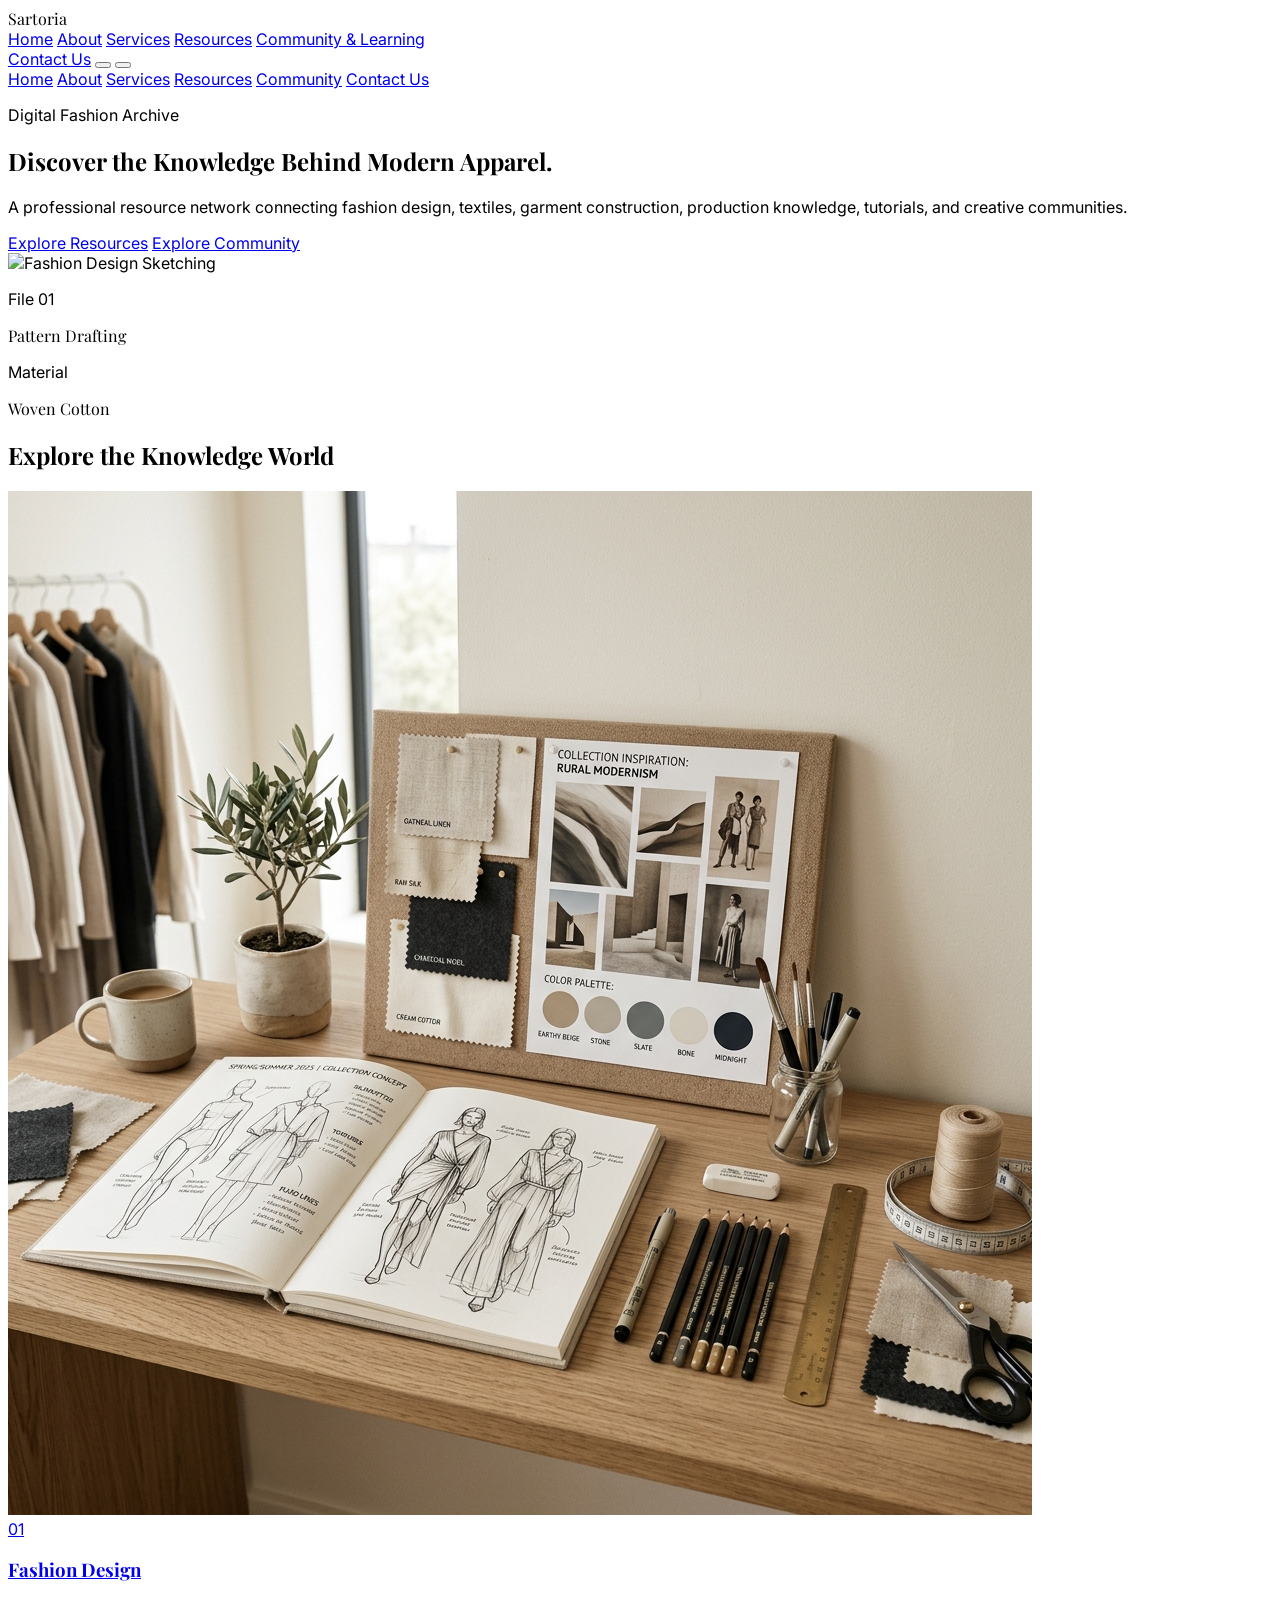
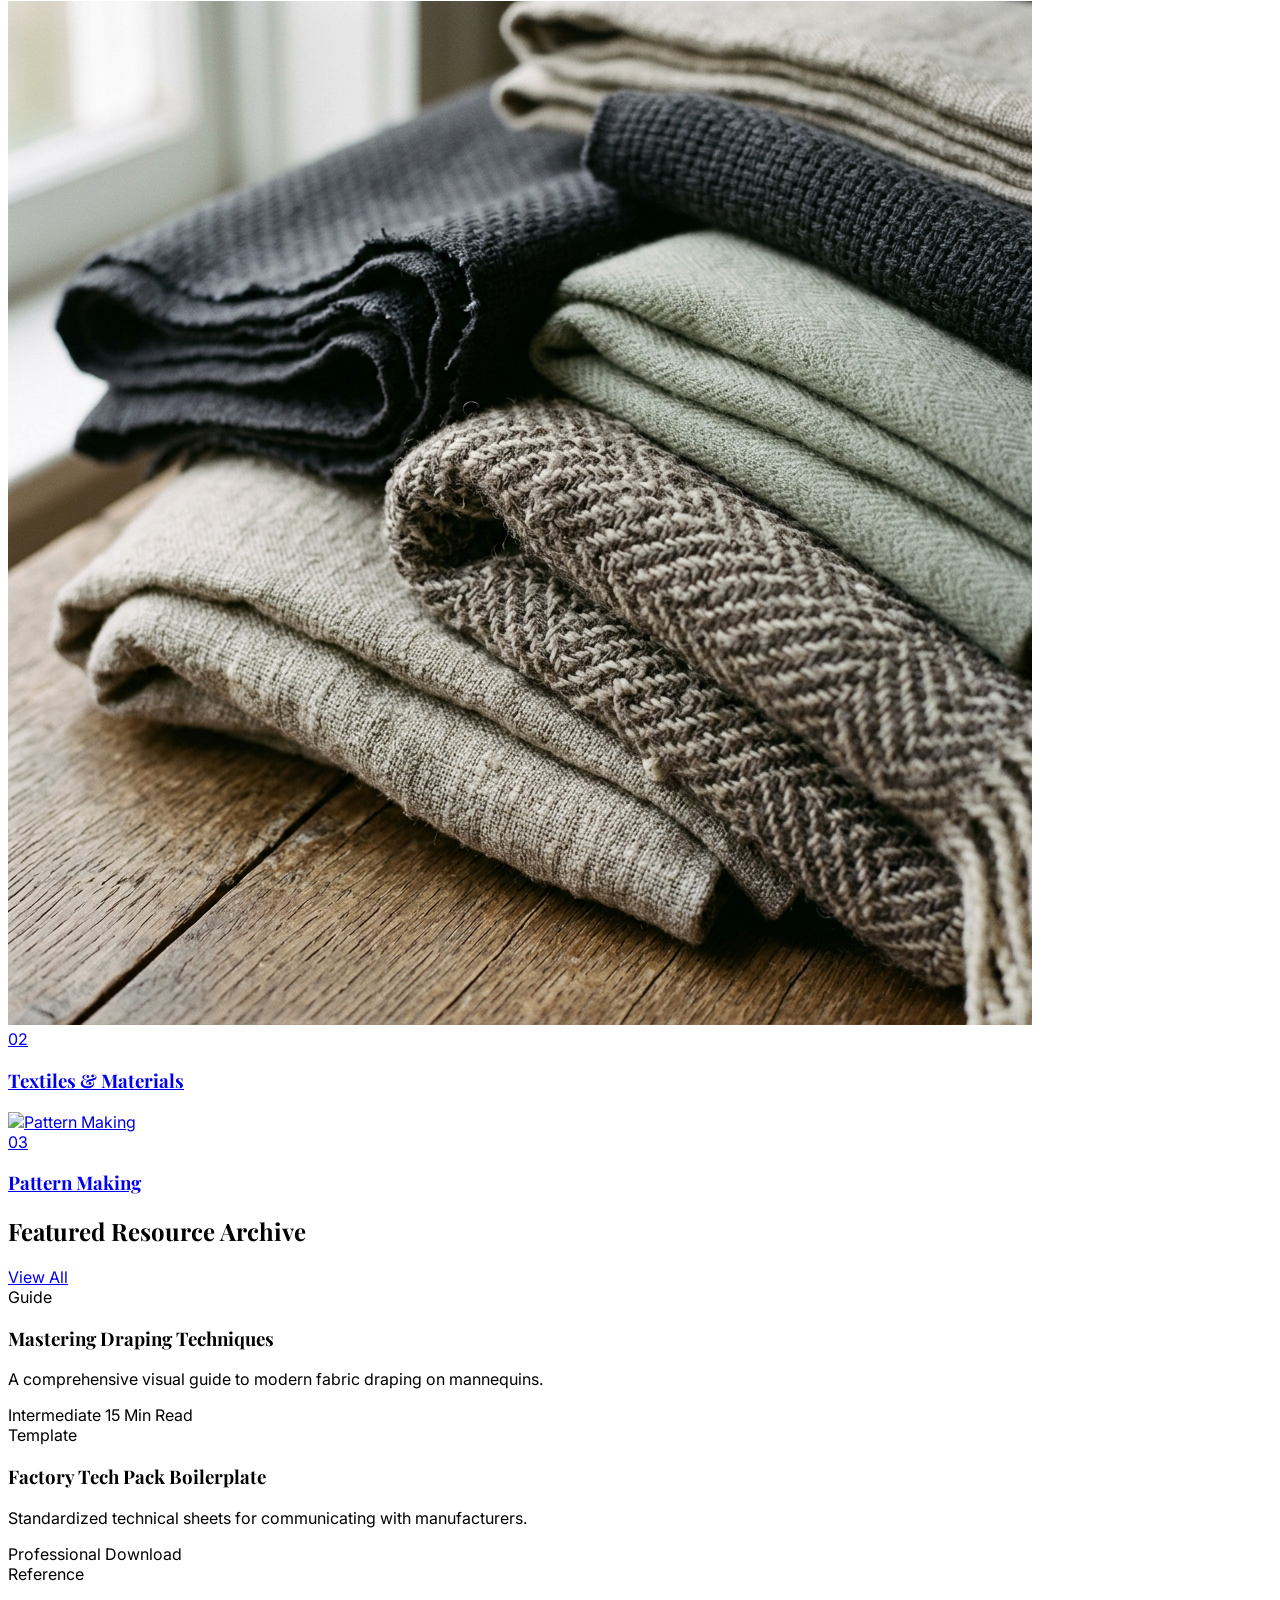
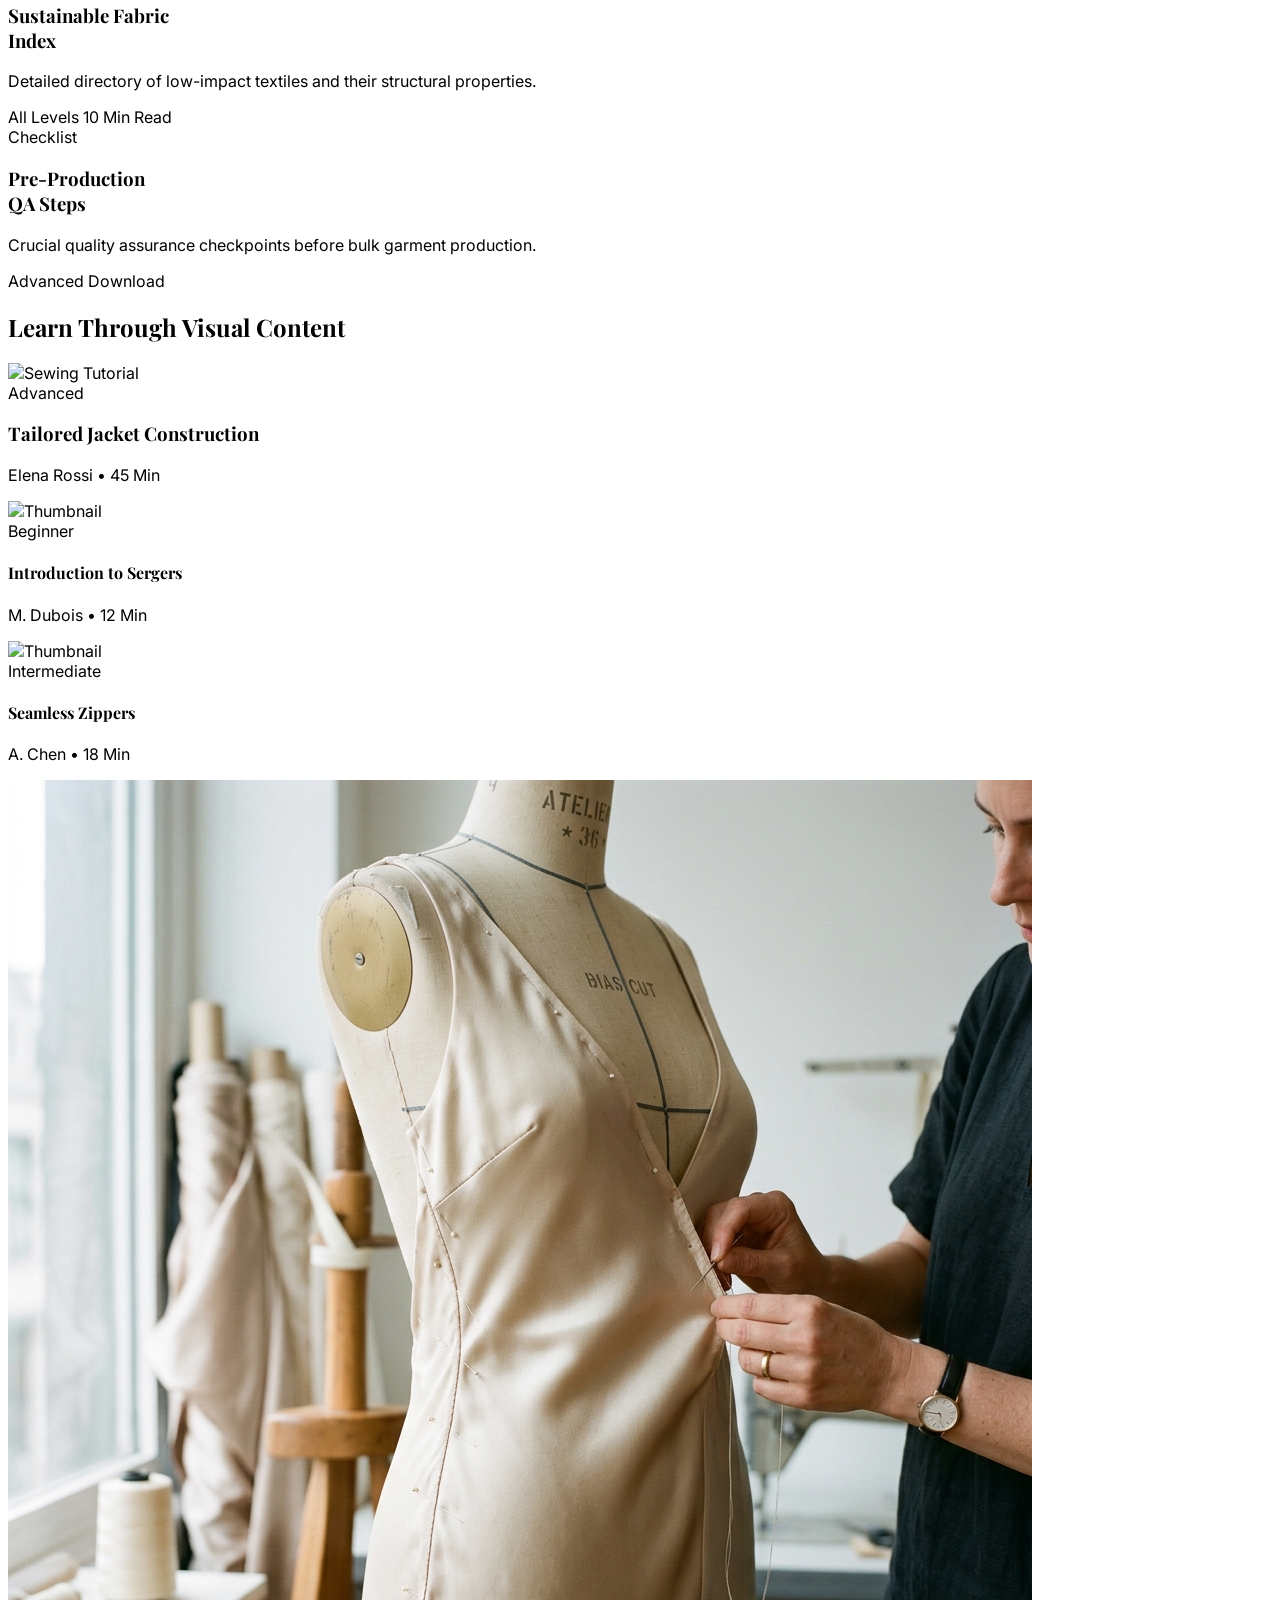
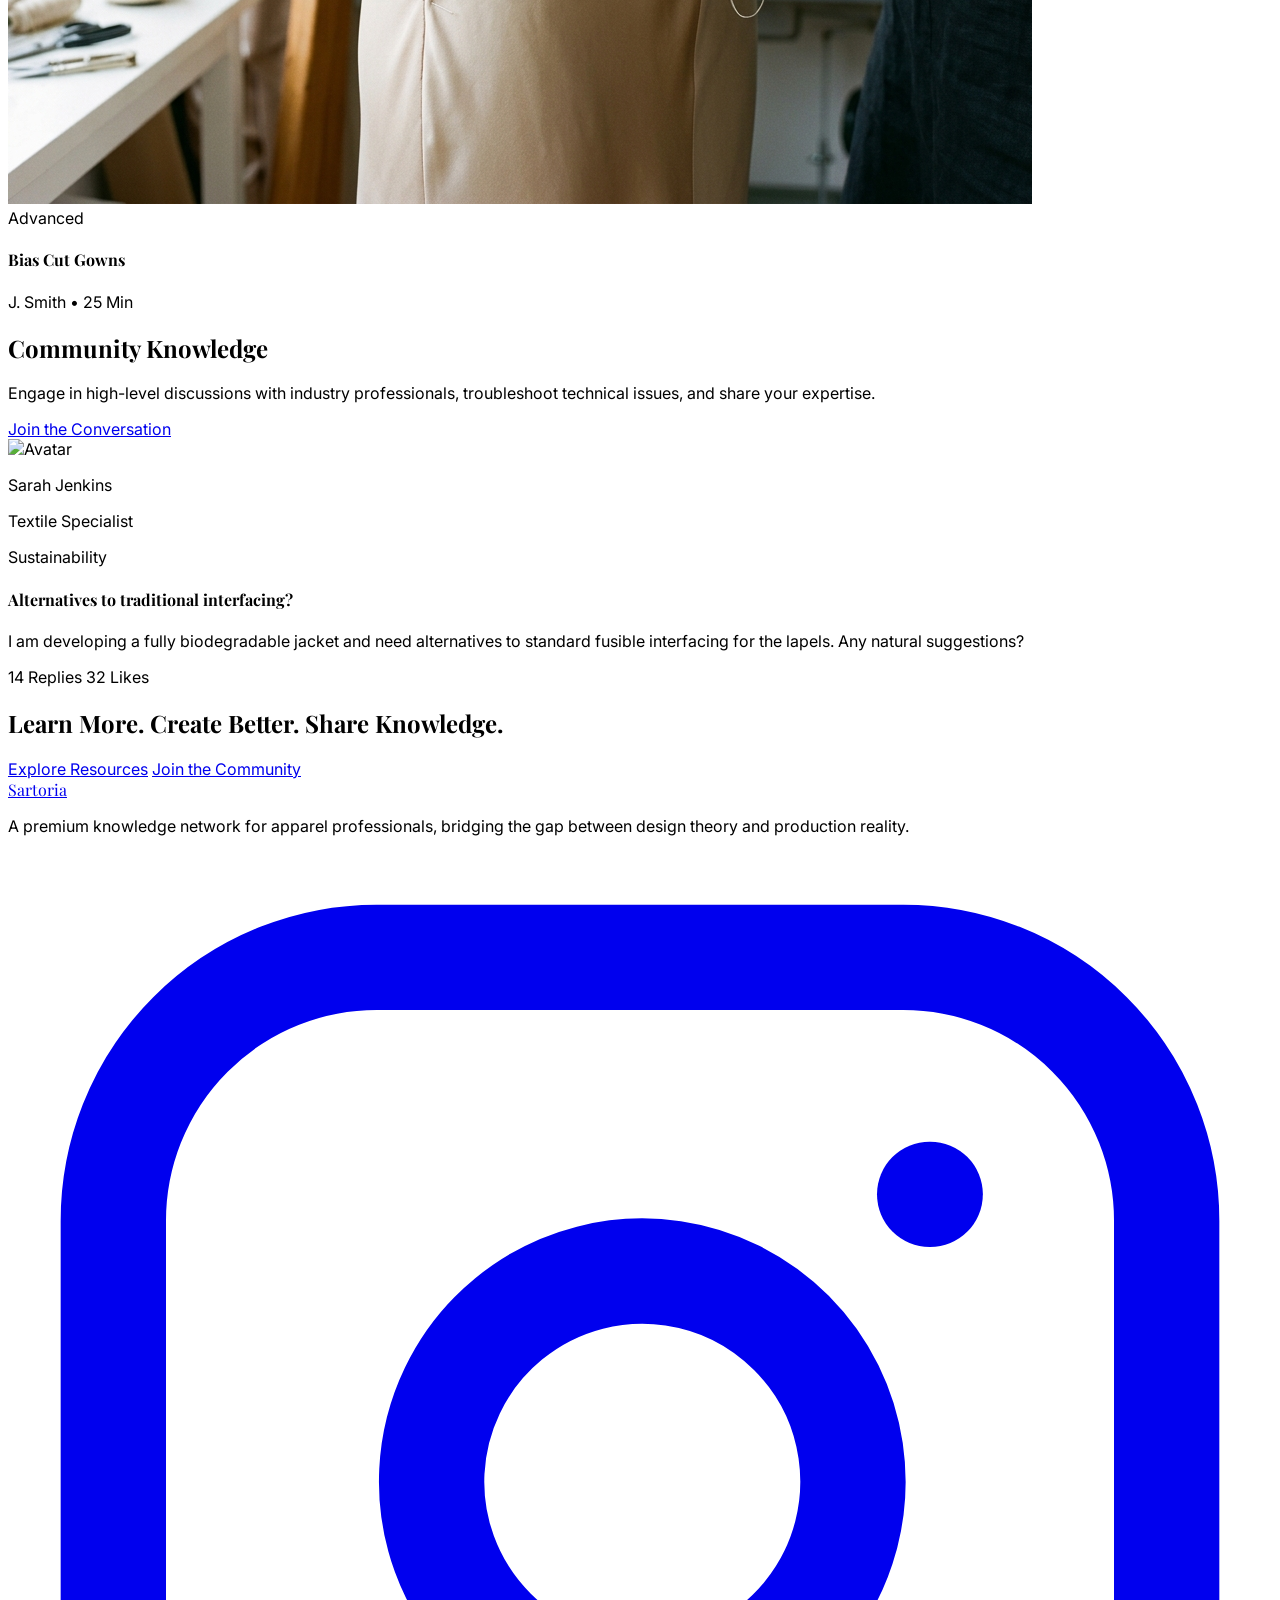
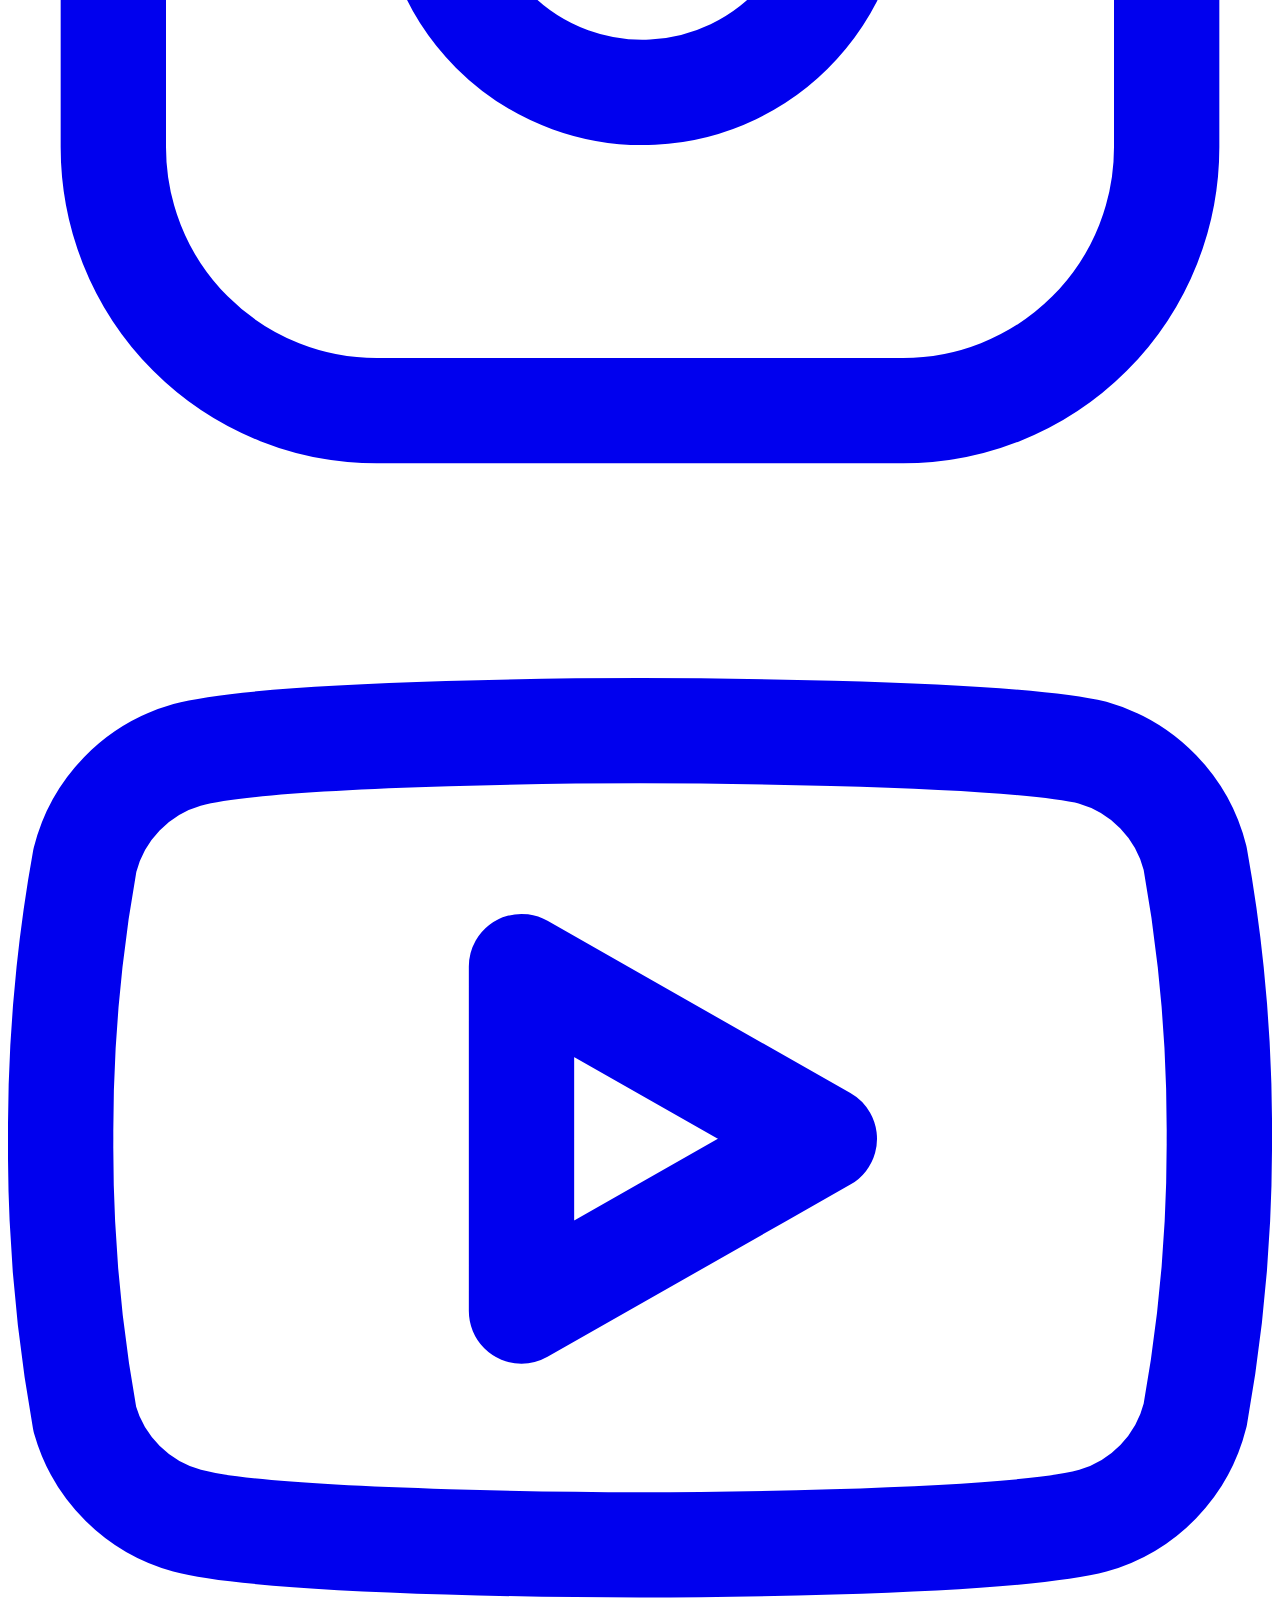
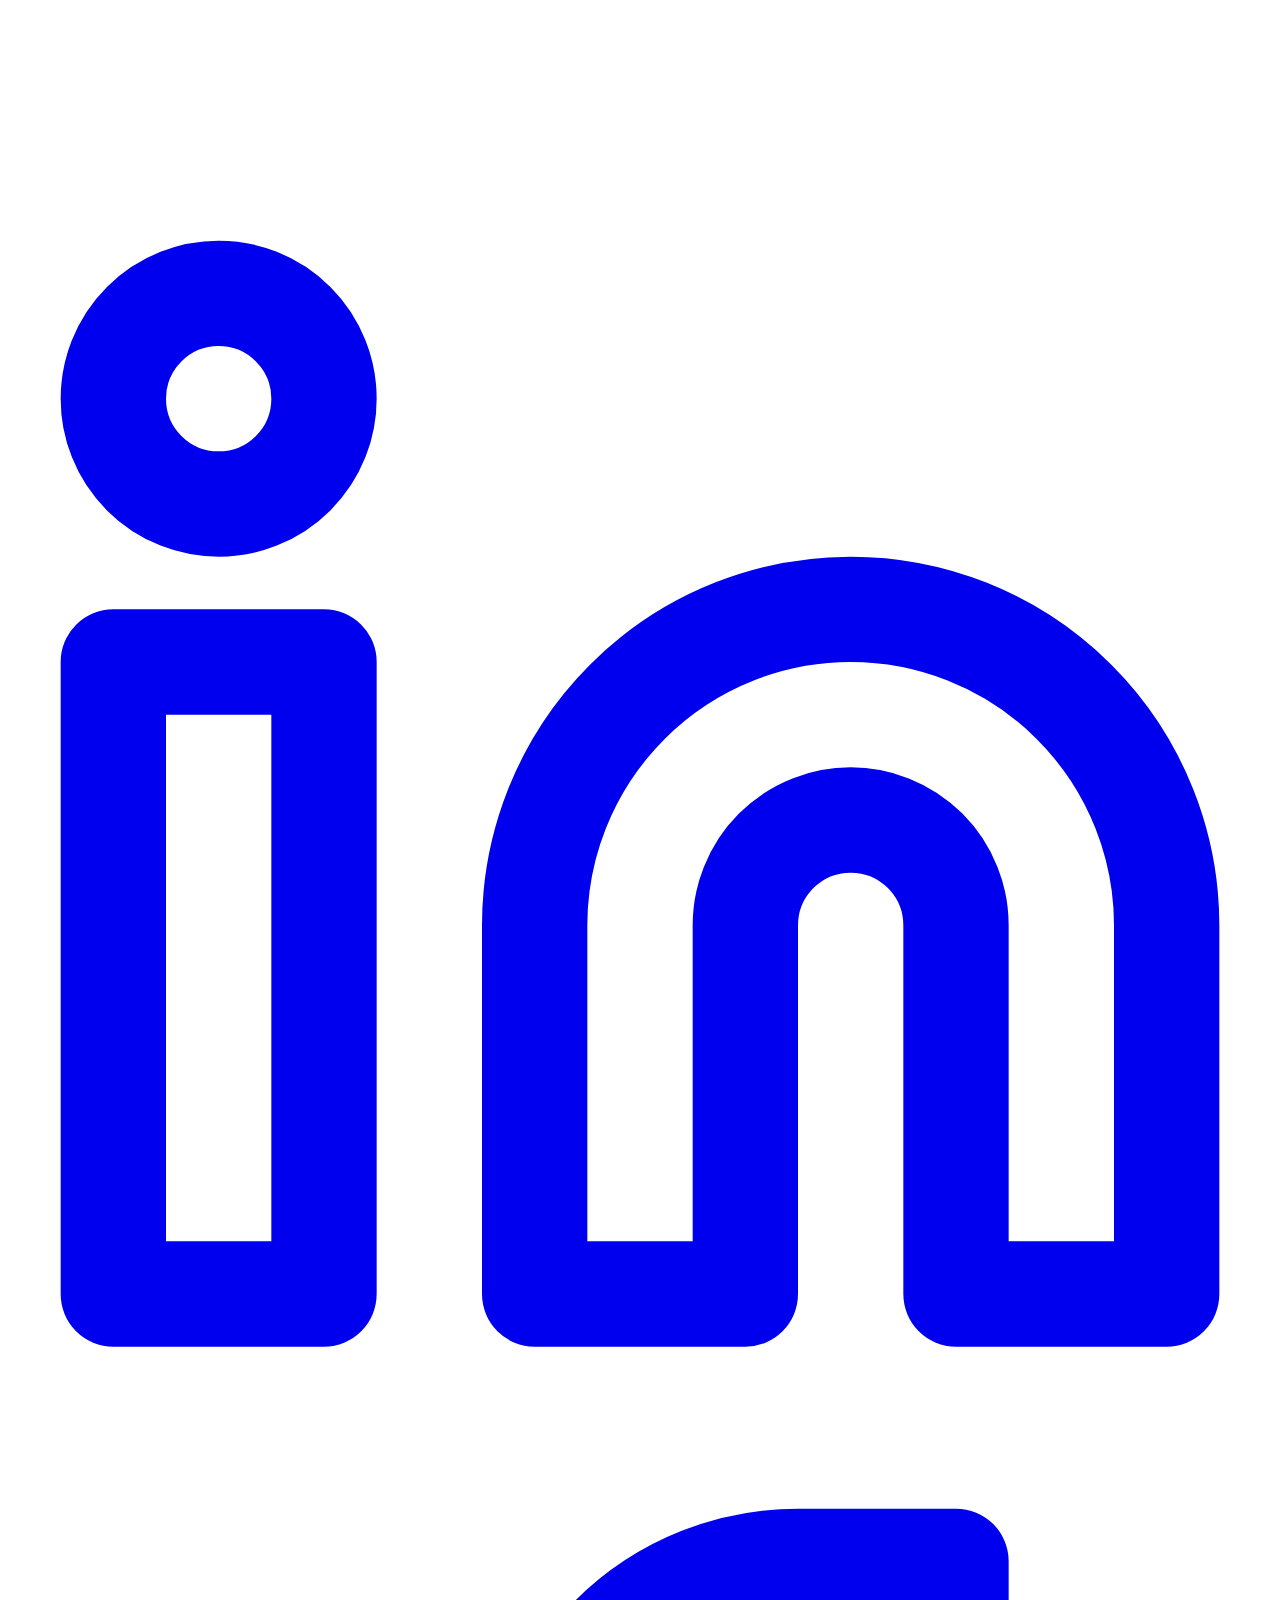
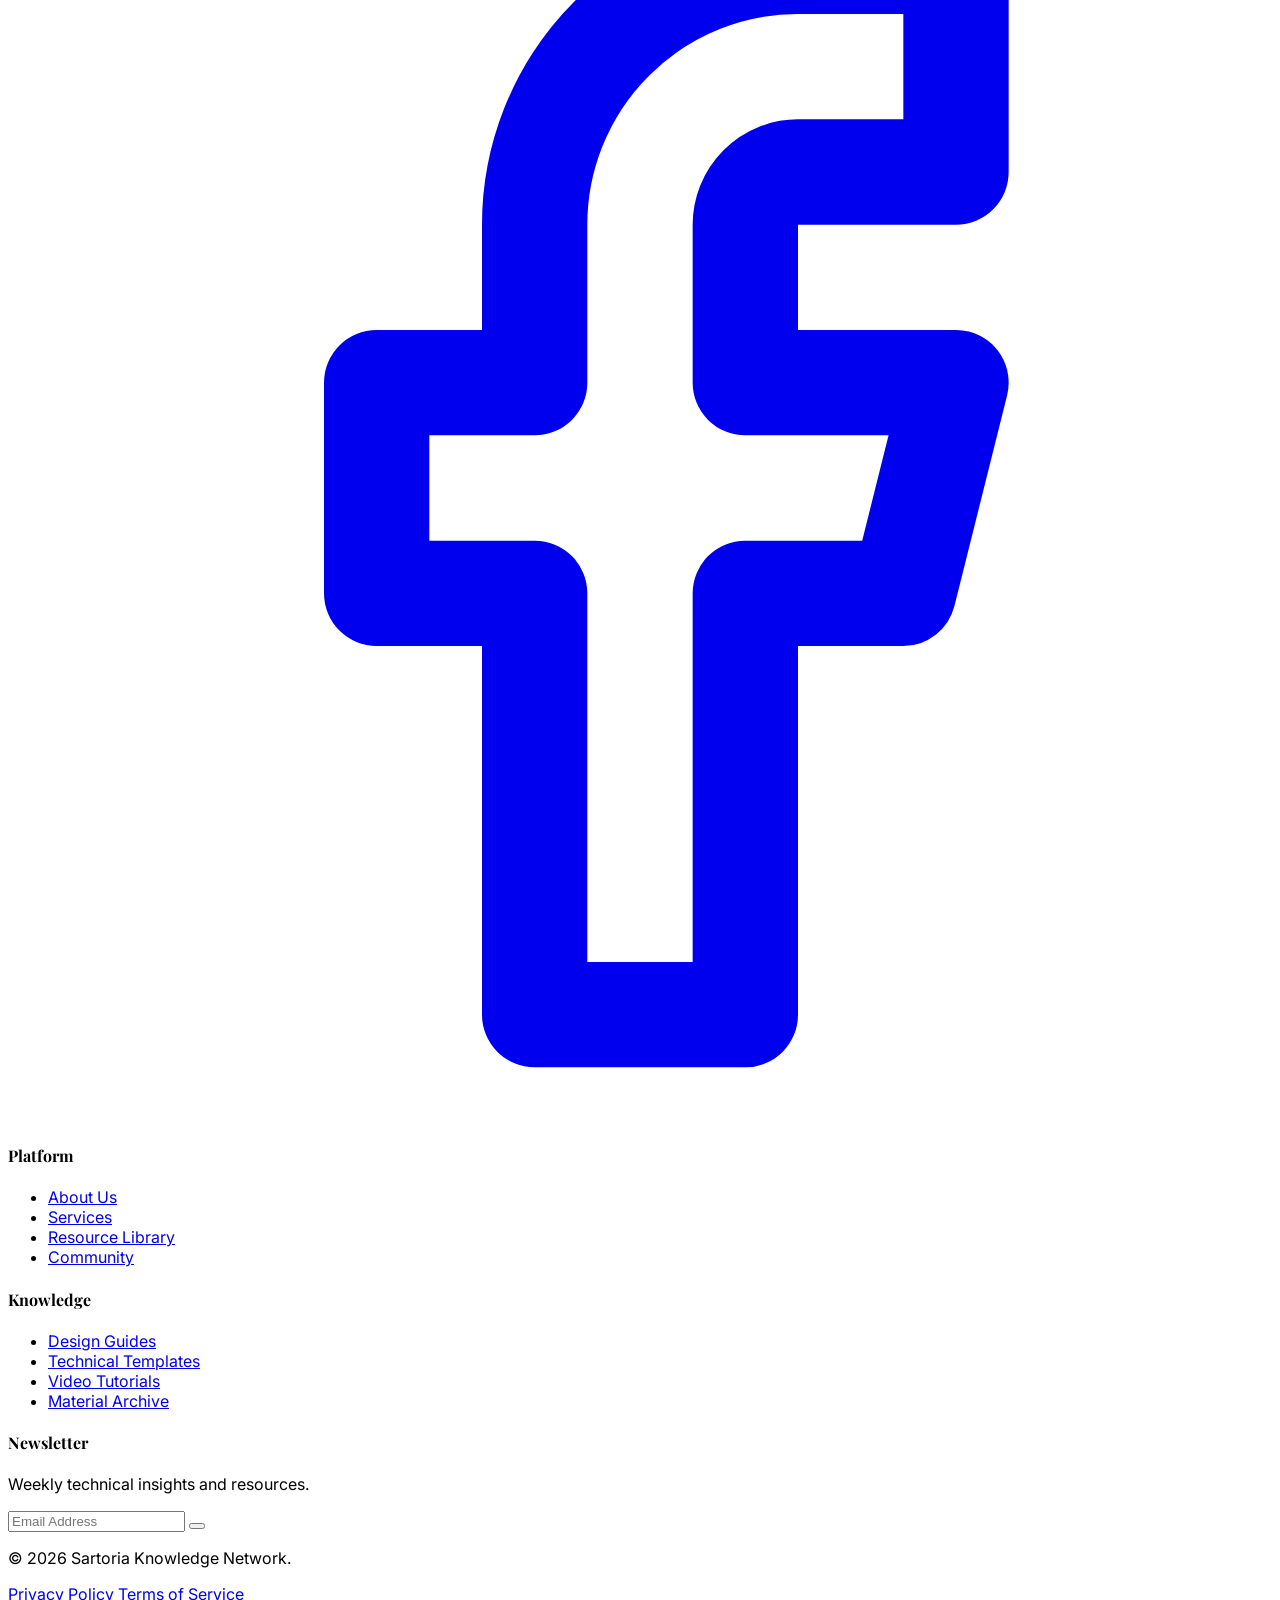
==== commit 5b325985: "corrections" ====
--- a/index.html
+++ b/index.html
@@ -72,9 +72,9 @@
                     <p class="text-terracotta font-medium tracking-widest uppercase mb-4 text-sm">Digital Fashion Archive</p>
                     <h1 class="text-4xl md:text-6xl font-serif leading-tight mb-6">Discover the Knowledge Behind Modern Apparel.</h1>
                     <p class="text-lg md:text-xl mb-10 text-gray-600 dark:text-gray-300 max-w-lg">A professional resource network connecting fashion design, textiles, garment construction, production knowledge, tutorials, and creative communities.</p>
-                    <div class="flex flex-wrap gap-4">
-                        <a href="resources.html" class="px-8 py-4 bg-terracotta text-white hover:bg-charcoal dark:hover:bg-ivory dark:hover:text-charcoal transition-colors uppercase tracking-wider text-sm font-medium">Explore Resources</a>
-                        <a href="community.html" class="px-8 py-4 border border-charcoal dark:border-ivory hover:bg-charcoal hover:text-ivory dark:hover:bg-ivory dark:hover:text-charcoal transition-colors uppercase tracking-wider text-sm font-medium">Explore Community</a>
+                    <div class="flex flex-col sm:flex-row gap-4">
+                        <a href="resources.html" class="w-full sm:w-auto min-w-[240px] text-center px-8 py-4 bg-terracotta text-white hover:bg-charcoal dark:hover:bg-ivory dark:hover:text-charcoal transition-colors uppercase tracking-wider text-sm font-medium">Explore Resources</a>
+                        <a href="community.html" class="w-full sm:w-auto min-w-[240px] text-center px-8 py-4 border border-charcoal dark:border-ivory hover:bg-charcoal hover:text-ivory dark:hover:bg-ivory dark:hover:text-charcoal transition-colors uppercase tracking-wider text-sm font-medium">Explore Community</a>
                     </div>
                 </div>
                 <div class="relative h-[600px] w-full" data-aos="fade-left" data-aos-delay="200">
@@ -113,7 +113,7 @@
                             <h3 class="text-2xl font-serif">Textiles & Materials</h3>
                         </div>
                     </a>
-                    <a href="resources.html" class="group relative h-96 hover-image-zoom block md:col-span-2 lg:col-span-1 md:w-1/2 lg:w-full md:mx-auto lg:mx-0" data-aos="fade-up" data-aos-delay="300">
+                    <a href="resources.html" class="group relative h-96 hover-image-zoom block md:col-span-2 lg:col-span-1 md:w-[calc(50%-1rem)] lg:w-full md:mx-auto lg:mx-0" data-aos="fade-up" data-aos-delay="300">
                         <img src="https://images.unsplash.com/photo-1552374196-1ab2a1c593e8?auto=format&fit=crop&q=80&w=800" alt="Pattern Making" class="w-full h-full object-cover">
                         <div class="absolute inset-0 bg-black/40 group-hover:bg-black/20 transition-colors"></div>
                         <div class="absolute bottom-6 left-6 text-white">
@@ -165,7 +165,7 @@
                             <span class="text-xs uppercase tracking-wider text-stone-500 dark:text-gray-400">Reference</span>
                             <i data-lucide="bookmark" class="w-4 h-4 text-stone-400 group-hover:text-terracotta"></i>
                         </div>
-                        <h3 class="font-serif text-xl mb-3">Sustainable Fabric Index</h3>
+                        <h3 class="font-serif text-xl mb-3">Sustainable Fabric<br>Index</h3>
                         <p class="text-sm text-gray-600 dark:text-gray-400 mb-6">Detailed directory of low-impact textiles and their structural properties.</p>
                         <div class="mt-auto flex justify-between text-xs font-medium uppercase tracking-wider border-t border-stone-100 dark:border-graphite pt-4">
                             <span>All Levels</span>
@@ -178,7 +178,7 @@
                             <span class="text-xs uppercase tracking-wider text-stone-500 dark:text-gray-400">Checklist</span>
                             <i data-lucide="bookmark" class="w-4 h-4 text-stone-400 group-hover:text-terracotta"></i>
                         </div>
-                        <h3 class="font-serif text-xl mb-3">Pre-Production QA Steps</h3>
+                        <h3 class="font-serif text-xl mb-3">Pre-Production<br>QA Steps</h3>
                         <p class="text-sm text-gray-600 dark:text-gray-400 mb-6">Crucial quality assurance checkpoints before bulk garment production.</p>
                         <div class="mt-auto flex justify-between text-xs font-medium uppercase tracking-wider border-t border-stone-100 dark:border-graphite pt-4">
                             <span>Advanced</span>
@@ -288,9 +288,9 @@
             <div class="absolute inset-0 bg-charcoal/80 dark:bg-charcoal/90 z-10"></div>
             <div class="relative z-20 max-w-3xl mx-auto px-6" data-aos="zoom-in">
                 <h2 class="text-3xl md:text-3xl font-serif text-ivory mb-8">Learn More. Create Better. Share Knowledge.</h2>
-                <div class="flex justify-center flex-wrap gap-4">
-                    <a href="resources.html" class="px-8 py-4 bg-terracotta text-white hover:bg-ivory hover:text-charcoal transition-colors uppercase tracking-wider text-sm font-medium">Explore Resources</a>
-                    <a href="community.html" class="px-8 py-4 border border-ivory text-ivory hover:bg-ivory hover:text-charcoal transition-colors uppercase tracking-wider text-sm font-medium">Join the Community</a>
+                <div class="flex flex-col sm:flex-row justify-center gap-4">
+                    <a href="resources.html" class="w-full sm:w-auto min-w-[240px] text-center px-8 py-4 bg-terracotta text-white hover:bg-ivory hover:text-charcoal transition-colors uppercase tracking-wider text-sm font-medium">Explore Resources</a>
+                    <a href="community.html" class="w-full sm:w-auto min-w-[240px] text-center px-8 py-4 border border-ivory text-ivory hover:bg-ivory hover:text-charcoal transition-colors uppercase tracking-wider text-sm font-medium">Join the Community</a>
                 </div>
             </div>
         </section>
@@ -300,22 +300,22 @@
     <footer class="bg-charcoal text-ivory pt-20 pb-10 border-t border-graphite">
         <div class="max-w-7xl mx-auto px-6 grid grid-cols-1 md:grid-cols-2 lg:grid-cols-4 gap-12 mb-16">
             <div>
-                <div class="flex items-center gap-3 mb-6">
+                <a href="index.html" class="flex items-center gap-3 mb-6 hover:opacity-80 transition-opacity">
                     <i data-lucide="scissors" class="w-6 h-6 text-terracotta"></i>
                     <span class="font-serif text-2xl font-bold tracking-tight">Sartoria</span>
-                </div>
+                </a>
                 <p class="text-sm text-gray-400 leading-relaxed mb-6">A premium knowledge network for apparel professionals, bridging the gap between design theory and production reality.</p>
                                                 <div class="flex gap-4">
-                    <a href="#" class="w-10 h-10 rounded-full border border-graphite flex items-center justify-center text-gray-400 hover:text-terracotta hover:border-terracotta transition-all duration-300">
+                    <a href="#" class="w-10 h-10 rounded-full border border-graphite flex items-center justify-center text-gray-400 hover:bg-terracotta hover:text-white hover:border-terracotta hover:-translate-y-1 transition-all duration-300">
                         <svg class="w-4 h-4" xmlns="http://www.w3.org/2000/svg" viewBox="0 0 24 24" fill="none" stroke="currentColor" stroke-width="2" stroke-linecap="round" stroke-linejoin="round"><rect x="2" y="2" width="20" height="20" rx="5" ry="5"></rect><path d="M16 11.37A4 4 0 1 1 12.63 8 4 4 0 0 1 16 11.37z"></path><line x1="17.5" y1="6.5" x2="17.51" y2="6.5"></line></svg>
                     </a>
-                    <a href="#" class="w-10 h-10 rounded-full border border-graphite flex items-center justify-center text-gray-400 hover:text-terracotta hover:border-terracotta transition-all duration-300">
+                    <a href="#" class="w-10 h-10 rounded-full border border-graphite flex items-center justify-center text-gray-400 hover:bg-terracotta hover:text-white hover:border-terracotta hover:-translate-y-1 transition-all duration-300">
                         <svg class="w-4 h-4" xmlns="http://www.w3.org/2000/svg" viewBox="0 0 24 24" fill="none" stroke="currentColor" stroke-width="2" stroke-linecap="round" stroke-linejoin="round"><path d="M22.54 6.42a2.78 2.78 0 0 0-1.94-2C18.88 4 12 4 12 4s-6.88 0-8.6.46a2.78 2.78 0 0 0-1.94 2A29 29 0 0 0 1 11.75a29 29 0 0 0 .46 5.33A2.78 2.78 0 0 0 3.4 19c1.72.46 8.6.46 8.6.46s6.88 0 8.6-.46a2.78 2.78 0 0 0 1.94-2 29 29 0 0 0 .46-5.25 29 29 0 0 0-.46-5.33z"></path><polygon points="9.75 15.02 15.5 11.75 9.75 8.48 9.75 15.02"></polygon></svg>
                     </a>
-                    <a href="#" class="w-10 h-10 rounded-full border border-graphite flex items-center justify-center text-gray-400 hover:text-terracotta hover:border-terracotta transition-all duration-300">
+                    <a href="#" class="w-10 h-10 rounded-full border border-graphite flex items-center justify-center text-gray-400 hover:bg-terracotta hover:text-white hover:border-terracotta hover:-translate-y-1 transition-all duration-300">
                         <svg class="w-4 h-4" xmlns="http://www.w3.org/2000/svg" viewBox="0 0 24 24" fill="none" stroke="currentColor" stroke-width="2" stroke-linecap="round" stroke-linejoin="round"><path d="M16 8a6 6 0 0 1 6 6v7h-4v-7a2 2 0 0 0-2-2 2 2 0 0 0-2 2v7h-4v-7a6 6 0 0 1 6-6z"></path><rect x="2" y="9" width="4" height="12"></rect><circle cx="4" cy="4" r="2"></circle></svg>
                     </a>
-                    <a href="#" class="w-10 h-10 rounded-full border border-graphite flex items-center justify-center text-gray-400 hover:text-terracotta hover:border-terracotta transition-all duration-300">
+                    <a href="#" class="w-10 h-10 rounded-full border border-graphite flex items-center justify-center text-gray-400 hover:bg-terracotta hover:text-white hover:border-terracotta hover:-translate-y-1 transition-all duration-300">
                         <svg class="w-4 h-4" xmlns="http://www.w3.org/2000/svg" viewBox="0 0 24 24" fill="none" stroke="currentColor" stroke-width="2" stroke-linecap="round" stroke-linejoin="round"><path d="M18 2h-3a5 5 0 0 0-5 5v3H7v4h3v8h4v-8h3l1-4h-4V7a1 1 0 0 1 1-1h3z"></path></svg>
                     </a>
                 </div>
